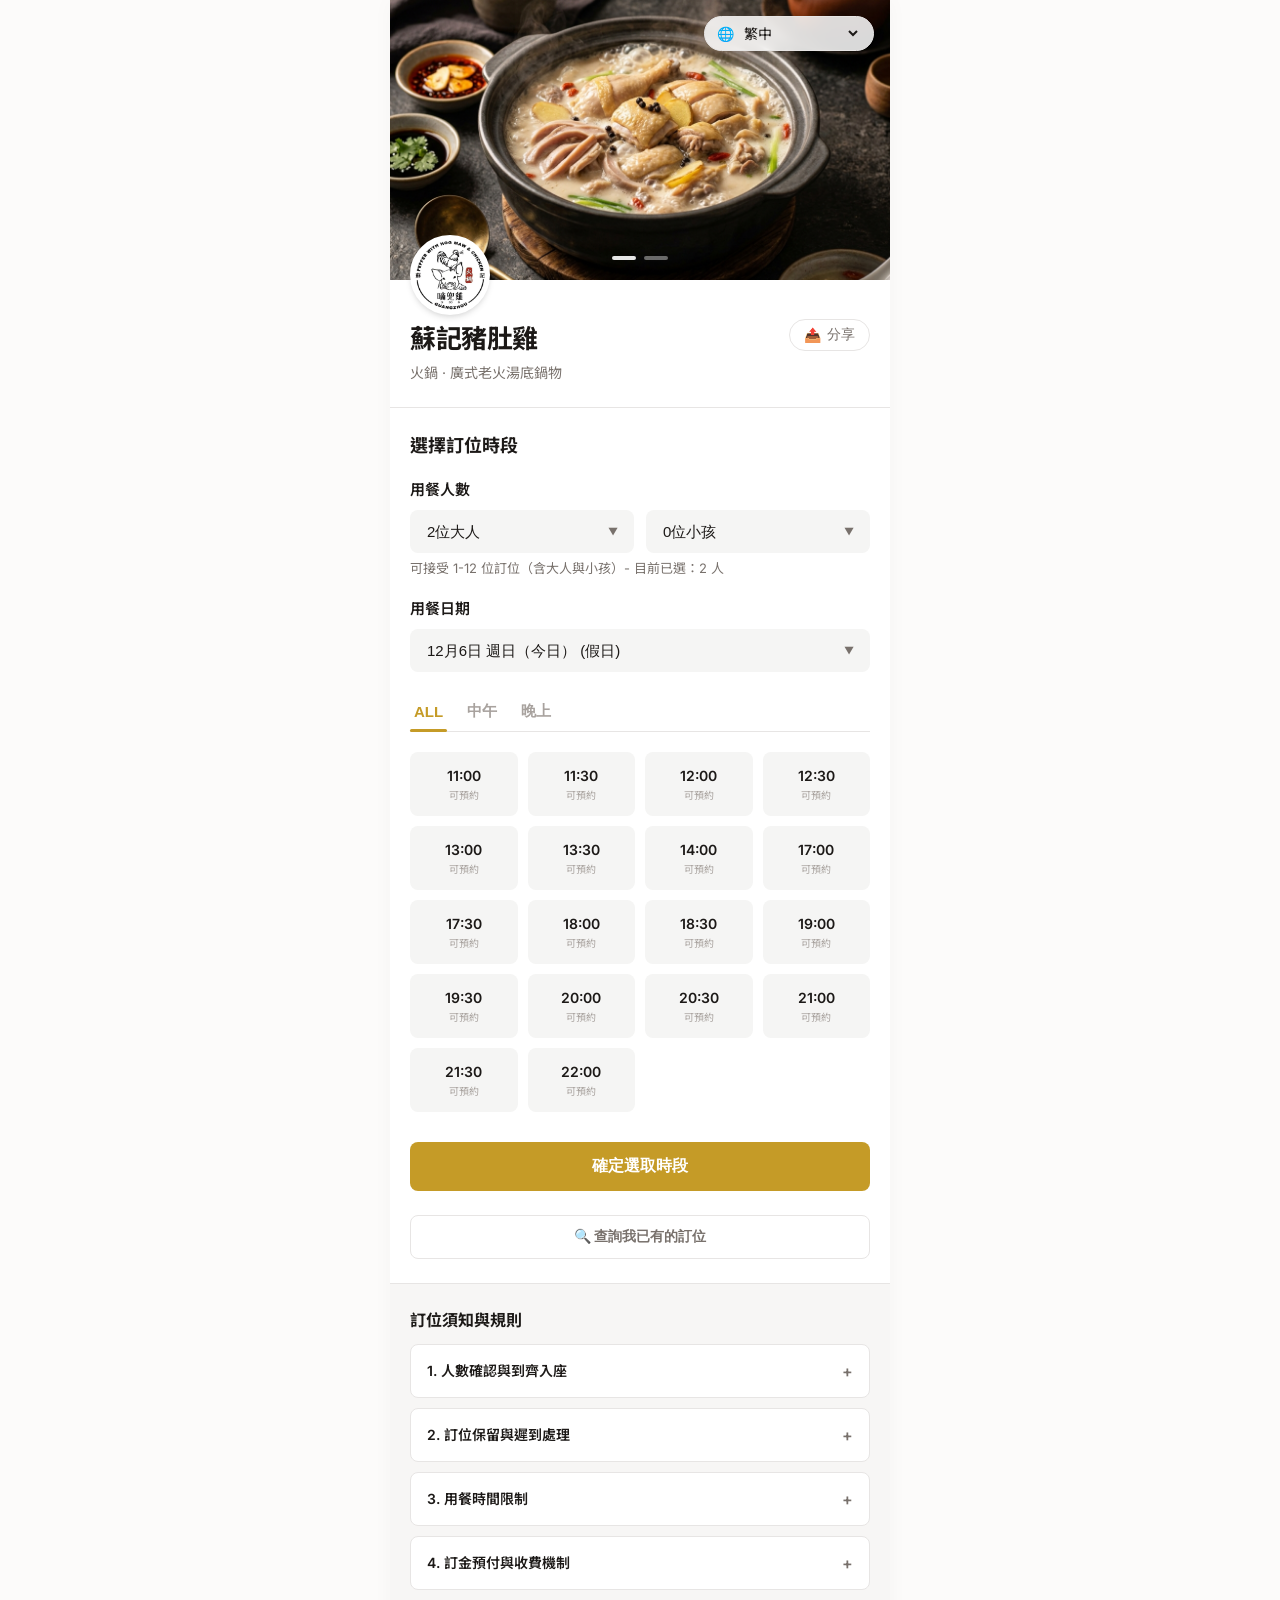
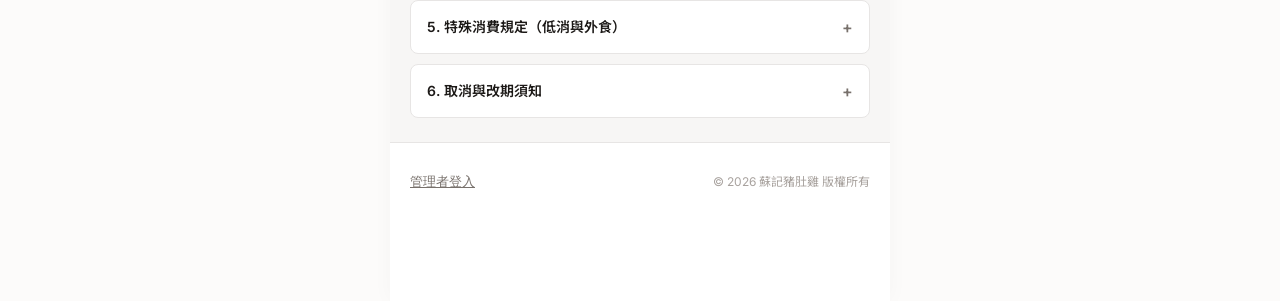
==== index.html @ d59458c2 "Initial commit for Su Ji Pork Tripe Chicken Reservation System" ====
<!DOCTYPE html>
<html lang="zh-Hant-TW">
<head>
  <meta charset="UTF-8">
  <meta name="viewport" content="width=device-width, initial-scale=1.0, maximum-scale=1.0, user-scalable=no">
  <title>蘇記豬肚雞 - 線上訂位系統</title>
  <link rel="stylesheet" href="style.css">
  <script src="app.js"></script>
</head>
<body>

  <div class="app-container">
    
    <!-- 頂部功能導覽 -->
    <div class="top-nav">
      <div class="lang-selector">
        <span>🌐</span>
        <select id="langSelect">
          <option value="zh-TW">繁中</option>
          <option value="en">English (Mock)</option>
        </select>
      </div>
    </div>

    <!-- 頂部美食圖片輪播 -->
    <div class="hero-carousel">
      <div class="carousel-slides" id="carouselSlides">
        <div class="carousel-slide">
          <img src="assets/hero1.png" alt="美味豬肚雞火鍋">
        </div>
        <div class="carousel-slide">
          <img src="assets/hero2.png" alt="蘇記豬肚雞優雅用餐環境">
        </div>
      </div>
      <div class="carousel-dots">
        <div class="carousel-dot active" onclick="setSlide(0)"></div>
        <div class="carousel-dot" onclick="setSlide(1)"></div>
      </div>
    </div>

    <!-- 品牌標題與Logo -->
    <div class="brand-section">
      <div class="logo-container">
        <img src="assets/logo.jpg" alt="蘇記豬肚雞 Logo">
      </div>
      <div class="brand-info">
        <div class="brand-text">
          <h1>蘇記豬肚雞</h1>
          <p>火鍋 · 廣式老火湯底鍋物</p>
        </div>
        <button class="share-btn" onclick="toggleShareModal()">
          <span>📤</span> 分享
        </button>
      </div>
    </div>

    <!-- 訂位時段選擇區塊 -->
    <div class="booking-section">
      <h2 class="section-title">選擇訂位時段</h2>

      <!-- 用餐人數 -->
      <div class="form-group">
        <label class="form-label">用餐人數</label>
        <div class="inline-dropdowns">
          <div class="select-wrapper">
            <select id="adultSelect" onchange="onPeopleChange()">
              <option value="1">1位大人</option>
              <option value="2" selected>2位大人</option>
              <option value="3">3位大人</option>
              <option value="4">4位大人</option>
              <option value="5">5位大人</option>
              <option value="6">6位大人</option>
              <option value="7">7位大人</option>
              <option value="8">8位大人</option>
              <option value="9">9位大人</option>
              <option value="10">10位大人</option>
              <option value="11">11位大人</option>
              <option value="12">12位大人</option>
            </select>
          </div>
          <div class="select-wrapper">
            <select id="kidSelect" onchange="onPeopleChange()">
              <option value="0" selected>0位小孩</option>
              <option value="1">1位小孩</option>
              <option value="2">2位小孩</option>
              <option value="3">3位小孩</option>
              <option value="4">4位小孩</option>
              <option value="5">5位小孩</option>
              <option value="6">6位小孩</option>
              <option value="7">7位小孩</option>
              <option value="8">8位小孩</option>
              <option value="9">9位小孩</option>
              <option value="10">10位小孩</option>
              <option value="11">11位小孩</option>
            </select>
          </div>
        </div>
        <p class="hint-text" id="peopleHint">可接受 1-12 位訂位（含大人與小孩）</p>
      </div>

      <!-- 用餐日期 -->
      <div class="form-group">
        <label class="form-label">用餐日期</label>
        <div class="select-wrapper">
          <select id="dateSelect" onchange="renderTimeSlots()">
            <!-- 動態插入日期選項 -->
          </select>
        </div>
      </div>

      <!-- 時段頁籤（全部/中午/晚上） -->
      <div class="tabs-container">
        <button class="tab-btn active" id="tab-all" onclick="filterSlots('all')">ALL</button>
        <button class="tab-btn" id="tab-lunch" onclick="filterSlots('lunch')">中午</button>
        <button class="tab-btn" id="tab-dinner" onclick="filterSlots('dinner')">晚上</button>
      </div>

      <!-- 時間格顯示 -->
      <div class="time-slots-grid" id="timeSlotsGrid">
        <!-- 動態渲染時間 -->
      </div>
      
      <button class="submit-btn" id="nextStepBtn" disabled onclick="openContactModal()">確定選取時段</button>
    </div>

    <!-- 歷史訂位查詢按鈕 -->
    <div class="lookup-section">
      <button class="outline-btn" onclick="openLookupModal()">
        🔍 查詢我已有的訂位
      </button>
    </div>

    <!-- 訂位規則展示區 (手風琴樣式) -->
    <div class="rules-section">
      <h3 class="section-title" style="font-size: 16px; margin-bottom: 12px;">訂位須知與規則</h3>
      <div class="rules-container">
        
        <div class="rule-accordion">
          <div class="rule-header" onclick="toggleAccordion(this)">1. 人數確認與到齊入座</div>
          <div class="rule-content">
            <div class="rule-content-inner">全員到齊： 多數餐廳規定「全員到齊」後才安排入座，若有親友遲到，店家有權拒絕讓部分客人先入座。
兒童計費： 訂位時須明確告知是否有兒童，以利店家安排兒童座椅或計算低消。</div>
          </div>
        </div>

        <div class="rule-accordion">
          <div class="rule-header" onclick="toggleAccordion(this)">2. 訂位保留與遲到處理</div>
          <div class="rule-content">
            <div class="rule-content-inner">保留時間： 一般保留 10 到 15 分鐘。若預計會遲到，務必提前打電話向餐廳確認，否則逾時座位將直接釋放給現場候補客人。
自動取消： 訂位確認前一天，許多店家會發送簡訊要求回覆，若未確認，系統或店家可能會自動取消訂位。</div>
          </div>
        </div>

        <div class="rule-accordion">
          <div class="rule-header" onclick="toggleAccordion(this)">3. 用餐時間限制</div>
          <div class="rule-content">
            <div class="rule-content-inner">為了翻桌率與後續客人權益，內用時間限制為 90 分鐘（1.5小時），計時標準從「訂位時間」開始計算。</div>
          </div>
        </div>

        <div class="rule-accordion">
          <div class="rule-header" onclick="toggleAccordion(this)">4. 訂金預付與收費機制</div>
          <div class="rule-content">
            <div class="rule-content-inner">一般餐廳： 本店屬平價鍋物，免收預付訂金，誠信預訂。</div>
          </div>
        </div>

        <div class="rule-accordion">
          <div class="rule-header" onclick="toggleAccordion(this)">5. 特殊消費規定（低消與外食）</div>
          <div class="rule-content">
            <div class="rule-content-inner">低消限制： 本店設有每人基本消費金額，且不包含服務費，亦不可合併計算。
外食外飲： 禁止攜帶外食與外飲，若自帶酒水通常會酌收開瓶費，生日慶生蛋糕可攜帶但需配合店家保管。</div>
          </div>
        </div>

        <div class="rule-accordion">
          <div class="rule-header" onclick="toggleAccordion(this)">6. 取消與改期須知</div>
          <div class="rule-content">
            <div class="rule-content-inner">若臨時無法前往，應於用餐前一天致電或於線上系統取消訂位。若無故未到（No-Show），系統可能會將電話列入黑名單，影響後續訂位權益。</div>
          </div>
        </div>

      </div>
    </div>

    <!-- 頁尾與管理入口 -->
    <div class="footer-section">
      <button class="admin-login-link" onclick="openAdminLoginModal()">管理者登入</button>
      <div class="copyright">© 2026 蘇記豬肚雞 版權所有</div>
    </div>

  </div>

  <!-- 彈窗 1：填寫聯絡資料 (顧客資料彈窗) -->
  <div class="modal-overlay" id="contactModal">
    <div class="modal-content">
      <div class="modal-header">
        <h3 class="modal-title">填寫聯絡資訊</h3>
        <button class="modal-close" onclick="closeModal('contactModal')">&times;</button>
      </div>
      
      <!-- 顯示剛才選擇的明細 -->
      <div class="booking-summary-box">
        <div class="summary-row">
          <span class="summary-label">用餐時間</span>
          <span class="summary-val" id="summaryDateTime">2026-06-15 18:00</span>
        </div>
        <div class="summary-row">
          <span class="summary-label">用餐人數</span>
          <span class="summary-val" id="summaryPeople">2位大人, 0位小孩</span>
        </div>
      </div>

      <div class="form-group">
        <label class="form-label" for="custName">聯絡人姓名<span class="required-dot">*</span></label>
        <input type="text" id="custName" class="input-text" placeholder="請輸入您的姓名">
      </div>

      <div class="form-group">
        <label class="form-label" for="custPhone">手機號碼<span class="required-dot">*</span></label>
        <input type="tel" id="custPhone" class="input-text" placeholder="請輸入聯絡手機 (如 0912345678)">
      </div>

      <div class="form-group">
        <label class="form-label" for="custEmail">電子郵件 (選填)</label>
        <input type="email" id="custEmail" class="input-text" placeholder="請輸入電子郵件 (訂位通知用)">
      </div>

      <div class="form-group">
        <label class="form-label" for="custNotes">特殊需求與備註 (選填)</label>
        <input type="text" id="custNotes" class="input-text" placeholder="如：需要嬰兒椅 x1、過敏需求等">
      </div>

      <button class="submit-btn" onclick="submitBookingForm()">確認送出訂位</button>
    </div>
  </div>

  <!-- 彈窗 2：訂位成功明細 -->
  <div class="modal-overlay" id="successModal">
    <div class="modal-content">
      <div class="success-header">
        <div class="success-icon">✓</div>
        <h2 class="modal-title" style="font-size: 22px;">訂位預約成功！</h2>
        <p style="color: var(--text-muted); font-size: 14px; margin-top: 4px;">期待您的光臨，請儲存此預約資訊</p>
      </div>

      <div class="booking-summary-box">
        <div class="summary-row">
          <span class="summary-label">訂位編號</span>
          <span class="summary-val" id="successId" style="color: var(--primary-color); font-size: 16px;">BK123456</span>
        </div>
        <div class="summary-row">
          <span class="summary-label">顧客姓名</span>
          <span class="summary-val" id="successName">王大明</span>
        </div>
        <div class="summary-row">
          <span class="summary-label">預約日期</span>
          <span class="summary-val" id="successDate">2026-06-15</span>
        </div>
        <div class="summary-row">
          <span class="summary-label">預約時間</span>
          <span class="summary-val" id="successTime">18:00 (用餐至 19:30)</span>
        </div>
        <div class="summary-row">
          <span class="summary-label">預約人數</span>
          <span class="summary-val" id="successPeople">2位大人, 0位小孩</span>
        </div>
      </div>

      <!-- 模擬 QR Code -->
      <div class="qr-code-placeholder">
        <img id="successQRCode" src="" alt="QR Code">
        <span>現場出示快速確認</span>
      </div>

      <button class="submit-btn" onclick="closeSuccessAndReload()">關閉視窗</button>
    </div>
  </div>

  <!-- 彈窗 3：訂位查詢彈窗 -->
  <div class="modal-overlay" id="lookupModal">
    <div class="modal-content">
      <div class="modal-header">
        <h3 class="modal-title">查詢我的訂位</h3>
        <button class="modal-close" onclick="closeModal('lookupModal')">&times;</button>
      </div>
      
      <div class="form-group">
        <label class="form-label" for="lookupPhone">輸入手機號碼</label>
        <div style="display:flex; gap: 8px;">
          <input type="tel" id="lookupPhone" class="input-text" placeholder="請輸入訂位手機號碼" style="flex:1;">
          <button class="submit-btn" style="width:auto; margin:0; padding:0 20px;" onclick="runBookingLookup()">查詢</button>
        </div>
      </div>

      <div id="lookupResults" style="margin-top: 15px; display:flex; flex-direction:column; gap:12px;">
        <!-- 查詢結果渲染在此 -->
      </div>
    </div>
  </div>

  <!-- 彈窗 4：管理者登入彈窗 -->
  <div class="modal-overlay" id="adminLoginModal">
    <div class="modal-content">
      <div class="modal-header">
        <h3 class="modal-title">管理者登入</h3>
        <button class="modal-close" onclick="closeModal('adminLoginModal')">&times;</button>
      </div>

      <div class="form-group">
        <label class="form-label" for="adminPass">請輸入管理密碼</label>
        <input type="password" id="adminPass" class="input-text" placeholder="請輸入登入密碼">
        <p class="hint-text" style="color: var(--text-light)">預設登入密碼為：admin888</p>
      </div>

      <div id="loginErrorMsg" style="color: var(--error-color); font-size:13px; margin-bottom: 12px; display:none;">
        密碼不正確，請重新輸入！
      </div>

      <button class="submit-btn" onclick="submitAdminLogin()">登入系統</button>
    </div>
  </div>

  <!-- 彈窗 5：模擬分享彈窗 -->
  <div class="modal-overlay" id="shareModal">
    <div class="modal-content" style="text-align: center;">
      <div class="modal-header">
        <h3 class="modal-title">分享「蘇記豬肚雞」</h3>
        <button class="modal-close" onclick="closeModal('shareModal')">&times;</button>
      </div>
      <p style="margin-bottom: 20px; color: var(--text-muted);">複製下方訂位連結，傳送給親朋好友：</p>
      <input type="text" class="input-text" id="shareUrlInput" value="" readonly style="text-align:center; font-size:13px; margin-bottom: 20px;">
      <button class="submit-btn" onclick="copyShareLink()">複製連結</button>
    </div>
  </div>

  <script>
    // --- 輪播控制 ---
    let activeSlide = 0;
    function setSlide(index) {
      activeSlide = index;
      const slides = document.getElementById("carouselSlides");
      slides.style.transform = `translateX(-${index * 50}%)`;
      
      const dots = document.querySelectorAll(".carousel-dot");
      dots.forEach((dot, idx) => {
        if (idx === index) dot.classList.add("active");
        else dot.classList.remove("active");
      });
    }
    
    // 自動輪播
    setInterval(() => {
      setSlide(activeSlide === 0 ? 1 : 0);
    }, 6000);

    // --- 全域變數 ---
    let selectedDate = "";
    let selectedTime = "";
    let currentTab = "all"; // all, lunch, dinner

    // --- 初始化首頁 ---
    window.addEventListener("DOMContentLoaded", () => {
      // 1. 初始化日期選單（提供未來的 30 天可預約）
      initDateDropdown();
      // 2. 更新人數判定
      onPeopleChange();
      // 3. 設定分享連結
      document.getElementById("shareUrlInput").value = window.location.href;
    });

    function initDateDropdown() {
      const dateSelect = document.getElementById("dateSelect");
      dateSelect.innerHTML = "";
      
      // 從今天開始取得 30 天的日期列表
      const today = new Date();
      for (let i = 0; i < 30; i++) {
        const nextDate = new Date(today);
        nextDate.setDate(today.getDate() + i);
        const dateStr = formatDate(nextDate);
        
        const isHoliday = isWeekendOrHoliday(dateStr);
        let tag = "";
        if (isHoliday) {
          tag = " (假日)";
        }
        
        const option = document.createElement("option");
        option.value = dateStr;
        option.textContent = formatDateChinese(dateStr) + tag;
        dateSelect.appendChild(option);
      }
      
      // 預設選擇第一天，並渲染時段
      selectedDate = dateSelect.value;
      renderTimeSlots();
    }

    // 當大人或小孩人數改變時
    function onPeopleChange() {
      const adults = parseInt(document.getElementById("adultSelect").value);
      const kids = parseInt(document.getElementById("kidSelect").value);
      const total = adults + kids;
      const hint = document.getElementById("peopleHint");
      const nextBtn = document.getElementById("nextStepBtn");
      
      if (total > 12) {
        hint.style.color = "var(--error-color)";
        hint.textContent = `⚠️ 超出訂位人數上限！目前總計 ${total} 人，一筆預訂最多只能 12 人。`;
        nextBtn.disabled = true;
      } else {
        hint.style.color = "var(--text-muted)";
        hint.textContent = `可接受 1-12 位訂位（含大人與小孩）- 目前已選：${total} 人`;
        if (selectedTime) {
          nextBtn.disabled = false;
        }
      }
      
      // 每次變更人數重新評估時段是否額滿，因為有些時段剩餘容量可能小於新的總人數
      renderTimeSlots();
    }

    // 渲染時間格
    function renderTimeSlots() {
      const dateSelect = document.getElementById("dateSelect");
      selectedDate = dateSelect.value;
      const grid = document.getElementById("timeSlotsGrid");
      grid.innerHTML = "";
      
      // 重置選取的時間
      selectedTime = "";
      document.getElementById("nextStepBtn").disabled = true;

      // 取得本日開放的 Lunch 與 Dinner 時段
      const slots = getAvailableSlotsForDate(selectedDate);
      
      // 合併與排序
      let allSlots = [];
      slots.lunch.forEach(time => allSlots.push({ time, type: 'lunch' }));
      slots.dinner.forEach(time => allSlots.push({ time, type: 'dinner' }));

      // 取得人數
      const adults = parseInt(document.getElementById("adultSelect").value);
      const kids = parseInt(document.getElementById("kidSelect").value);
      const partySize = adults + kids;
      
      // 當日時間過期判定：若是「今天」，要過濾掉已經過去的時間 (包含用餐 90 分鐘前)
      const now = new Date();
      const todayStr = formatDate(now);
      const currentMin = now.getHours() * 60 + now.getMinutes();

      if (allSlots.length === 0) {
        grid.innerHTML = `<div style="grid-column: 1/-1; text-align: center; color: var(--text-light); padding: 20px;">此日期目前沒有開放訂位時段</div>`;
        return;
      }

      allSlots.forEach(slot => {
        // 時段頁籤過濾
        if (currentTab === 'lunch' && slot.type !== 'lunch') return;
        if (currentTab === 'dinner' && slot.type !== 'dinner') return;
        
        const slotDiv = document.createElement("div");
        slotDiv.className = "time-slot";
        
        // 檢查是否為今天且時間已過 (給 15 分鐘寬限，超過即不可訂)
        const slotMin = timeToMinutes(slot.time);
        const isPast = (selectedDate === todayStr) && (slotMin < currentMin + 15);
        
        if (isPast) {
          slotDiv.classList.add("disabled");
          slotDiv.innerHTML = `<span>${slot.time}</span><span class="slot-status">已過</span>`;
        } else {
          // 呼叫 1.5 小時容量重疊檢測
          const capCheck = checkCapacityAvailable(selectedDate, slot.time, partySize);
          
          if (!capCheck.available) {
            slotDiv.classList.add("disabled");
            slotDiv.innerHTML = `<span>${slot.time}</span><span class="slot-status">已滿</span>`;
          } else {
            // 可選取
            slotDiv.innerHTML = `<span>${slot.time}</span><span class="slot-status">可預約</span>`;
            slotDiv.onclick = () => selectTimeSlot(slotDiv, slot.time);
          }
        }
        
        grid.appendChild(slotDiv);
      });

      if (grid.children.length === 0) {
        grid.innerHTML = `<div style="grid-column: 1/-1; text-align: center; color: var(--text-light); padding: 20px;">無符合時段</div>`;
      }
    }

    // 選取時間格
    function selectTimeSlot(element, time) {
      // 取消原本選取的
      const active = document.querySelector(".time-slot.selected");
      if (active) active.classList.remove("selected");
      
      element.classList.add("selected");
      selectedTime = time;
      
      // 人數合法才允許下一步
      const adults = parseInt(document.getElementById("adultSelect").value);
      const kids = parseInt(document.getElementById("kidSelect").value);
      const total = adults + kids;
      if (total >= 1 && total <= 12) {
        document.getElementById("nextStepBtn").disabled = false;
      }
    }

    // 時段頁籤切換
    function filterSlots(type) {
      currentTab = type;
      
      // 更新按鈕 active 狀態
      document.querySelectorAll(".tab-btn").forEach(btn => btn.classList.remove("active"));
      document.getElementById(`tab-${type}`).classList.add("active");
      
      renderTimeSlots();
    }

    // 訂位須知手風琴展開/收合
    function toggleAccordion(element) {
      const parent = element.parentElement;
      const content = parent.querySelector(".rule-content");
      
      if (parent.classList.contains("active")) {
        parent.classList.remove("active");
        content.style.maxHeight = null;
      } else {
        // 先收合所有其它的
        document.querySelectorAll(".rule-accordion").forEach(item => {
          item.classList.remove("active");
          item.querySelector(".rule-content").style.maxHeight = null;
        });
        
        parent.classList.add("active");
        content.style.maxHeight = content.scrollHeight + "px";
      }
    }

    // --- 彈跳視窗控制 ---
    function openModal(id) {
      document.getElementById(id).classList.add("active");
    }
    
    function closeModal(id) {
      document.getElementById(id).classList.remove("active");
    }

    // 打開聯絡表單彈窗
    function openContactModal() {
      // 帶入明細
      const dateText = formatDateChinese(selectedDate);
      document.getElementById("summaryDateTime").textContent = `${dateText} ${selectedTime}`;
      
      const adults = document.getElementById("adultSelect").value;
      const kids = document.getElementById("kidSelect").value;
      document.getElementById("summaryPeople").textContent = `${adults}位大人, ${kids}位小孩`;
      
      openModal("contactModal");
    }

    // 顧客提交訂位表單
    function submitBookingForm() {
      const name = document.getElementById("custName").value.trim();
      const phone = document.getElementById("custPhone").value.trim();
      const email = document.getElementById("custEmail").value.trim();
      const notes = document.getElementById("custNotes").value.trim();
      
      if (!name) {
        alert("請輸入聯絡人姓名！");
        return;
      }
      if (!phone) {
        alert("請輸入手機號碼！");
        return;
      }
      if (!/^09\d{8}$/.test(phone)) {
        alert("手機號碼格式不正確，應為 09 開頭共 10 碼！");
        return;
      }

      const adults = parseInt(document.getElementById("adultSelect").value);
      const kids = parseInt(document.getElementById("kidSelect").value);
      const totalGuests = adults + kids;

      const bookingData = {
        name,
        phone,
        email,
        date: selectedDate,
        time: selectedTime,
        adults,
        kids,
        totalGuests,
        notes
      };

      // 呼叫 app.js 新增訂位
      const result = addBooking(bookingData);
      if (result.success) {
        closeModal("contactModal");
        
        // 渲染成功彈窗明細
        document.getElementById("successId").textContent = result.booking.id;
        document.getElementById("successName").textContent = result.booking.name;
        document.getElementById("successDate").textContent = formatDateChinese(result.booking.date);
        
        // 計算用餐結束時間 (90分鐘後)
        const mins = timeToMinutes(result.booking.time) + 90;
        const endTime = minutesToTime(mins);
        document.getElementById("successTime").textContent = `${result.booking.time} ~ ${endTime} (用餐 1.5 小時)`;
        document.getElementById("successPeople").textContent = `${result.booking.adults}位大人, ${result.booking.kids}位小孩`;
        
        // 產生存放 QR Code
        document.getElementById("successQRCode").src = `https://api.qrserver.com/v1/create-qr-code/?size=130x130&data=SUJI_${result.booking.id}`;
        
        openModal("successModal");
      } else {
        alert(result.message);
      }
    }

    function closeSuccessAndReload() {
      closeModal("successModal");
      // 重新讀取，刷新時段狀態
      renderTimeSlots();
      // 清空表單
      document.getElementById("custName").value = "";
      document.getElementById("custPhone").value = "";
      document.getElementById("custEmail").value = "";
      document.getElementById("custNotes").value = "";
    }

    // --- 訂位查詢邏輯 ---
    function openLookupModal() {
      document.getElementById("lookupPhone").value = "";
      document.getElementById("lookupResults").innerHTML = "";
      openModal("lookupModal");
    }

    function runBookingLookup() {
      const phone = document.getElementById("lookupPhone").value.trim();
      const resultsDiv = document.getElementById("lookupResults");
      resultsDiv.innerHTML = "";

      if (!phone) {
        alert("請輸入要查詢的手機號碼！");
        return;
      }

      // 呼叫 app.js 查詢
      const bookings = lookupBookingsByPhone(phone);
      if (bookings.length === 0) {
        resultsDiv.innerHTML = `<p style="text-align:center; color:var(--text-light); padding:10px;">找不到此手機號碼的預訂紀錄。</p>`;
        return;
      }

      // 排序，即將到來的在前面
      bookings.sort((a,b) => new Date(a.date + "T" + a.time) - new Date(b.date + "T" + b.time));

      bookings.forEach(bk => {
        const item = document.createElement("div");
        item.style.backgroundColor = "var(--input-bg)";
        item.style.borderRadius = "8px";
        item.style.padding = "14px";
        item.style.borderLeft = `4px solid ${bk.status === 'Cancelled' ? 'var(--error-color)' : 'var(--primary-color)'}`;
        
        let statusText = "已確認";
        let color = "var(--success-color)";
        if (bk.status === "Cancelled") {
          statusText = "已取消";
          color = "var(--error-color)";
        } else if (bk.status === "Seated") {
          statusText = "已入座用餐";
          color = "var(--text-muted)";
        }

        item.innerHTML = `
          <div style="display:flex; justify-content:space-between; font-weight:700; margin-bottom: 6px;">
            <span>${formatDateChinese(bk.date)} ${bk.time}</span>
            <span style="color:${color}">${statusText}</span>
          </div>
          <div style="font-size:13px; color:var(--text-muted);">
            <div>訂位編號：${bk.id}</div>
            <div>人數：${bk.adults} 大 ${bk.kids} 小 (總計 ${bk.totalGuests} 人)</div>
            <div>姓名：${bk.name}</div>
          </div>
          ${bk.status === 'Confirmed' ? `
            <div style="text-align:right; margin-top:8px;">
              <button onclick="cancelBookingFromClient('${bk.id}')" style="background-color:transparent; border:1px solid var(--error-color); color:var(--error-color); border-radius:4px; padding:4px 8px; font-size:12px; cursor:pointer;">取消訂位</button>
            </div>
          ` : ''}
        `;
        resultsDiv.appendChild(item);
      });
    }

    function cancelBookingFromClient(id) {
      if (confirm("您確定要取消這個訂位嗎？")) {
        const success = updateBookingStatus(id, "Cancelled");
        if (success) {
          alert("訂位已成功取消！");
          runBookingLookup(); // 刷新查詢清單
          renderTimeSlots(); // 刷新首頁時段
        }
      }
    }

    // --- 管理者登入邏輯 ---
    function openAdminLoginModal() {
      document.getElementById("adminPass").value = "";
      document.getElementById("loginErrorMsg").style.display = "none";
      openModal("adminLoginModal");
    }

    function submitAdminLogin() {
      const enteredPass = document.getElementById("adminPass").value;
      const settings = getSettings();
      
      if (enteredPass === settings.adminPassword) {
        closeModal("adminLoginModal");
        // 寫入登入 SessionToken 並跳轉
        sessionStorage.setItem("suji_admin_session", "logged_in");
        window.location.href = "admin.html";
      } else {
        document.getElementById("loginErrorMsg").style.display = "block";
      }
    }

    // --- 分享連結控制 ---
    function toggleShareModal() {
      openModal("shareModal");
    }

    function copyShareLink() {
      const input = document.getElementById("shareUrlInput");
      input.select();
      input.setSelectionRange(0, 99999); // 行動裝置相容
      navigator.clipboard.writeText(input.value)
        .then(() => {
          alert("訂位連結已複製至剪貼簿！可以傳送給親友了。");
          closeModal("shareModal");
        })
        .catch(() => {
          alert("複製失敗，請手動複製文字輸入框內容。");
        });
    }
  </script>
</body>
</html>
---- style.css ----
/* 蘇記豬肚雞 - 訂位系統 專用樣式表 */
@import url('https://fonts.googleapis.com/css2?family=Inter:wght@300;400;500;600;700&family=Noto+Sans+TC:wght@300;400;500;700&display=swap');

:root {
  --primary-color: #c59b27; /* 溫暖胡椒金 */
  --primary-dark: #aa811b;
  --bg-color: #fcfbfa; /* 極簡奶油白 */
  --card-bg: #ffffff;
  --text-main: #1c1917; /* 深炭灰 */
  --text-muted: #78716c; /* 石灰色 */
  --text-light: #a8a29e;
  --border-color: #e7e5e4;
  --input-bg: #f5f5f4;
  --overlay-bg: rgba(0, 0, 0, 0.6);
  --success-color: #16a34a;
  --error-color: #dc2626;
  --font-sans: 'Inter', 'Noto Sans TC', sans-serif;
  --shadow-sm: 0 1px 2px 0 rgba(0, 0, 0, 0.05);
  --shadow-md: 0 4px 6px -1px rgba(0, 0, 0, 0.1), 0 2px 4px -1px rgba(0, 0, 0, 0.06);
  --shadow-lg: 0 10px 15px -3px rgba(0, 0, 0, 0.1), 0 4px 6px -2px rgba(0, 0, 0, 0.05);
}

* {
  box-sizing: border-box;
  margin: 0;
  padding: 0;
  -webkit-tap-highlight-color: transparent;
}

body {
  font-family: var(--font-sans);
  background-color: var(--bg-color);
  color: var(--text-main);
  line-height: 1.5;
  display: flex;
  justify-content: center;
  align-items: flex-start;
  min-height: 100vh;
}

/* 主容器：限制最大寬度以符合行動版風格，也可在桌機上置中顯示 */
.app-container {
  width: 100%;
  max-width: 500px;
  background-color: var(--card-bg);
  min-height: 100vh;
  box-shadow: 0 0 20px rgba(0, 0, 0, 0.03);
  position: relative;
  display: flex;
  flex-direction: column;
  padding-bottom: 80px; /* 留空間給左下角管理入口與按鈕 */
}

/* 頂部導覽列 */
.top-nav {
  position: absolute;
  top: 0;
  left: 0;
  width: 100%;
  z-index: 10;
  display: flex;
  justify-content: flex-end;
  padding: 16px;
}

.lang-selector {
  background: rgba(255, 255, 255, 0.85);
  backdrop-filter: blur(4px);
  border: 1px solid var(--border-color);
  border-radius: 20px;
  padding: 6px 12px;
  font-size: 14px;
  font-weight: 500;
  color: var(--text-main);
  display: flex;
  align-items: center;
  gap: 6px;
  cursor: pointer;
  box-shadow: var(--shadow-sm);
}

.lang-selector select {
  border: none;
  background: transparent;
  outline: none;
  font-size: 14px;
  font-family: var(--font-sans);
  cursor: pointer;
  color: var(--text-main);
  padding-right: 4px;
}

/* 輪播大圖區 */
.hero-carousel {
  position: relative;
  width: 100%;
  height: 280px;
  overflow: hidden;
  background-color: #eae6e1;
}

.carousel-slides {
  display: flex;
  width: 200%;
  height: 100%;
  transition: transform 0.5s cubic-bezier(0.4, 0, 0.2, 1);
}

.carousel-slide {
  width: 50%;
  height: 100%;
  position: relative;
}

.carousel-slide img {
  width: 100%;
  height: 100%;
  object-fit: cover;
}

.carousel-dots {
  position: absolute;
  bottom: 20px;
  left: 50%;
  transform: translateX(-50%);
  display: flex;
  gap: 8px;
  z-index: 5;
}

.carousel-dot {
  width: 24px;
  height: 4px;
  background-color: rgba(255, 255, 255, 0.4);
  border-radius: 2px;
  cursor: pointer;
  transition: background-color 0.3s;
}

.carousel-dot.active {
  background-color: rgba(255, 255, 255, 0.9);
}

/* 品牌標題區 */
.brand-section {
  padding: 24px 20px;
  border-bottom: 1px solid var(--border-color);
  position: relative;
}

.logo-container {
  position: absolute;
  top: -45px;
  left: 20px;
  width: 80px;
  height: 80px;
  border-radius: 50%;
  background: white;
  border: 3px solid white;
  box-shadow: var(--shadow-md);
  overflow: hidden;
  z-index: 6;
}

.logo-container img {
  width: 100%;
  height: 100%;
  object-fit: cover;
}

.brand-info {
  margin-top: 15px;
  display: flex;
  justify-content: space-between;
  align-items: flex-start;
}

.brand-text h1 {
  font-size: 26px;
  font-weight: 700;
  color: var(--text-main);
  letter-spacing: -0.5px;
}

.brand-text p {
  font-size: 14px;
  color: var(--text-muted);
  margin-top: 4px;
}

.share-btn {
  background: none;
  border: 1px solid var(--border-color);
  border-radius: 20px;
  padding: 6px 14px;
  font-size: 14px;
  font-weight: 500;
  color: var(--text-muted);
  display: flex;
  align-items: center;
  gap: 6px;
  cursor: pointer;
  transition: all 0.2s;
}

.share-btn:hover {
  background: var(--input-bg);
  color: var(--text-main);
}

/* 訂位區塊 */
.booking-section {
  padding: 24px 20px;
}

.section-title {
  font-size: 18px;
  font-weight: 700;
  margin-bottom: 20px;
  color: var(--text-main);
}

.form-group {
  margin-bottom: 20px;
}

.form-label {
  font-size: 15px;
  font-weight: 600;
  margin-bottom: 8px;
  color: var(--text-main);
  display: block;
}

.inline-dropdowns {
  display: flex;
  gap: 12px;
}

.select-wrapper {
  position: relative;
  flex: 1;
}

.select-wrapper select {
  width: 100%;
  padding: 12px 16px;
  background-color: var(--input-bg);
  border: 1px solid transparent;
  border-radius: 8px;
  font-size: 15px;
  font-weight: 500;
  color: var(--text-main);
  appearance: none;
  outline: none;
  cursor: pointer;
  transition: all 0.2s;
}

.select-wrapper select:focus {
  border-color: var(--primary-color);
  background-color: var(--card-bg);
  box-shadow: 0 0 0 3px rgba(197, 155, 39, 0.15);
}

.select-wrapper::after {
  content: '▼';
  font-size: 10px;
  color: var(--text-muted);
  position: absolute;
  right: 16px;
  top: 50%;
  transform: translateY(-50%);
  pointer-events: none;
}

.hint-text {
  font-size: 13px;
  color: var(--text-muted);
  margin-top: 6px;
}

/* 時段頁籤與時間格 */
.tabs-container {
  display: flex;
  gap: 16px;
  border-bottom: 1px solid var(--border-color);
  margin-bottom: 20px;
}

.tab-btn {
  background: none;
  border: none;
  padding: 10px 4px;
  font-size: 15px;
  font-weight: 600;
  color: var(--text-light);
  cursor: pointer;
  position: relative;
  transition: color 0.2s;
}

.tab-btn.active {
  color: var(--primary-color);
}

.tab-btn.active::after {
  content: '';
  position: absolute;
  bottom: -1px;
  left: 0;
  width: 100%;
  height: 2.5px;
  background-color: var(--primary-color);
  border-radius: 2px;
}

.time-slots-grid {
  display: grid;
  grid-template-columns: repeat(4, 1fr);
  gap: 10px;
  margin-bottom: 20px;
}

.time-slot {
  background-color: var(--input-bg);
  border: 1px solid transparent;
  border-radius: 8px;
  padding: 12px 6px;
  font-size: 14px;
  font-weight: 600;
  text-align: center;
  cursor: pointer;
  transition: all 0.2s;
  display: flex;
  flex-direction: column;
  align-items: center;
  justify-content: center;
  gap: 2px;
}

.time-slot:hover:not(.disabled) {
  border-color: var(--primary-color);
  background-color: var(--card-bg);
  color: var(--primary-color);
}

.time-slot.selected {
  background-color: var(--primary-color);
  color: white;
  border-color: var(--primary-color);
}

.time-slot.disabled {
  background-color: var(--input-bg);
  color: var(--text-light);
  cursor: not-allowed;
  opacity: 0.65;
}

.time-slot .slot-status {
  font-size: 10px;
  font-weight: 400;
  color: var(--text-light);
}

.time-slot.disabled .slot-status {
  color: var(--text-light);
}

/* 訂位規則展示區 */
.rules-section {
  padding: 24px 20px;
  background-color: #f7f6f5;
  border-top: 1px solid var(--border-color);
  border-bottom: 1px solid var(--border-color);
}

.rules-container {
  display: flex;
  flex-direction: column;
  gap: 10px;
}

.rule-accordion {
  border: 1px solid var(--border-color);
  border-radius: 8px;
  background-color: var(--card-bg);
  overflow: hidden;
}

.rule-header {
  padding: 14px 16px;
  font-size: 14px;
  font-weight: 600;
  color: var(--text-main);
  display: flex;
  justify-content: space-between;
  align-items: center;
  cursor: pointer;
  user-select: none;
}

.rule-header::after {
  content: '+';
  font-size: 16px;
  color: var(--text-muted);
  transition: transform 0.2s;
}

.rule-accordion.active .rule-header::after {
  content: '−';
}

.rule-content {
  max-height: 0;
  overflow: hidden;
  transition: max-height 0.25s ease-out;
  background-color: #faf9f8;
}

.rule-content-inner {
  padding: 14px 16px;
  font-size: 13px;
  color: var(--text-muted);
  border-top: 1px solid var(--border-color);
  white-space: pre-line;
}

/* 底部功能與管理者入口 */
.footer-section {
  padding: 30px 20px;
  display: flex;
  justify-content: space-between;
  align-items: center;
}

.admin-login-link {
  font-size: 13px;
  color: var(--text-muted);
  text-decoration: underline;
  cursor: pointer;
  background: none;
  border: none;
}

.admin-login-link:hover {
  color: var(--primary-color);
}

.copyright {
  font-size: 12px;
  color: var(--text-light);
}

/* 彈出視窗基礎樣式 (Modals) */
.modal-overlay {
  position: fixed;
  top: 0;
  left: 0;
  width: 100%;
  height: 100%;
  background-color: var(--overlay-bg);
  display: flex;
  justify-content: center;
  align-items: flex-end; /* 行動端抽屜效果 */
  z-index: 100;
  opacity: 0;
  pointer-events: none;
  transition: opacity 0.3s ease;
}

.modal-overlay.active {
  opacity: 1;
  pointer-events: auto;
}

.modal-content {
  width: 100%;
  max-width: 500px;
  background-color: var(--card-bg);
  border-top-left-radius: 20px;
  border-top-right-radius: 20px;
  padding: 24px 20px;
  transform: translateY(100%);
  transition: transform 0.3s cubic-bezier(0.4, 0, 0.2, 1);
  max-height: 90vh;
  overflow-y: auto;
}

.modal-overlay.active .modal-content {
  transform: translateY(0);
}

.modal-header {
  display: flex;
  justify-content: space-between;
  align-items: center;
  margin-bottom: 20px;
}

.modal-title {
  font-size: 18px;
  font-weight: 700;
  color: var(--text-main);
}

.modal-close {
  background: none;
  border: none;
  font-size: 24px;
  color: var(--text-light);
  cursor: pointer;
}

/* 表單輸入樣式 */
.input-text {
  width: 100%;
  padding: 12px 16px;
  background-color: var(--input-bg);
  border: 1px solid transparent;
  border-radius: 8px;
  font-size: 15px;
  color: var(--text-main);
  outline: none;
  transition: all 0.2s;
  font-family: var(--font-sans);
}

.input-text:focus {
  border-color: var(--primary-color);
  background-color: var(--card-bg);
  box-shadow: 0 0 0 3px rgba(197, 155, 39, 0.15);
}

.required-dot {
  color: var(--error-color);
  margin-left: 2px;
}

/* 預約成功明細與按鈕 */
.submit-btn {
  width: 100%;
  padding: 14px;
  background-color: var(--primary-color);
  color: white;
  border: none;
  border-radius: 8px;
  font-size: 16px;
  font-weight: 700;
  cursor: pointer;
  transition: background-color 0.2s;
  margin-top: 10px;
}

.submit-btn:hover {
  background-color: var(--primary-dark);
}

.booking-summary-box {
  background-color: #faf9f8;
  border: 1px solid var(--border-color);
  border-radius: 8px;
  padding: 16px;
  margin-bottom: 20px;
  font-size: 14px;
}

.summary-row {
  display: flex;
  justify-content: space-between;
  margin-bottom: 8px;
}

.summary-row:last-child {
  margin-bottom: 0;
}

.summary-label {
  color: var(--text-muted);
}

.summary-val {
  font-weight: 600;
  color: var(--text-main);
}

/* 訂位成功視窗樣式 */
.success-header {
  text-align: center;
  margin-bottom: 20px;
}

.success-icon {
  width: 60px;
  height: 60px;
  background-color: rgba(22, 163, 74, 0.1);
  color: var(--success-color);
  border-radius: 50%;
  display: flex;
  align-items: center;
  justify-content: center;
  font-size: 30px;
  margin: 0 auto 12px;
}

.qr-code-placeholder {
  width: 130px;
  height: 130px;
  border: 1px solid var(--border-color);
  border-radius: 8px;
  margin: 20px auto;
  display: flex;
  flex-direction: column;
  align-items: center;
  justify-content: center;
  background-color: white;
  padding: 10px;
  font-size: 11px;
  color: var(--text-muted);
}

.qr-code-placeholder img {
  width: 100%;
  height: 100%;
}

/* 歷史訂位查詢按鈕 */
.lookup-section {
  padding: 0 20px 24px;
}

.outline-btn {
  width: 100%;
  padding: 12px;
  background-color: transparent;
  color: var(--text-muted);
  border: 1px solid var(--border-color);
  border-radius: 8px;
  font-size: 14px;
  font-weight: 600;
  cursor: pointer;
  transition: all 0.2s;
  display: flex;
  justify-content: center;
  align-items: center;
  gap: 6px;
}

.outline-btn:hover {
  background-color: var(--input-bg);
  color: var(--text-main);
}

/* ========================================================== */
/* 管理後台專用樣式 (admin.html 專屬) */
/* ========================================================== */
.admin-body {
  background-color: #f5f4f2;
  font-family: var(--font-sans);
  color: var(--text-main);
  padding: 20px;
  width: 100%;
  max-width: 1200px;
  margin: 0 auto;
}

.admin-header {
  display: flex;
  justify-content: space-between;
  align-items: center;
  margin-bottom: 24px;
}

.admin-title-area h1 {
  font-size: 24px;
  font-weight: 700;
  display: flex;
  align-items: center;
  gap: 10px;
}

.admin-title-area p {
  font-size: 14px;
  color: var(--text-muted);
}

.admin-nav-actions {
  display: flex;
  gap: 12px;
}

.badge {
  background-color: var(--primary-color);
  color: white;
  padding: 2px 8px;
  border-radius: 12px;
  font-size: 12px;
  font-weight: 600;
}

.admin-card {
  background-color: var(--card-bg);
  border-radius: 12px;
  box-shadow: var(--shadow-sm);
  padding: 20px;
  margin-bottom: 24px;
  border: 1px solid var(--border-color);
}

/* KPI 卡片 */
.kpis-grid {
  display: grid;
  grid-template-columns: repeat(4, 1fr);
  gap: 16px;
  margin-bottom: 24px;
}

.kpi-card {
  background-color: var(--card-bg);
  border-radius: 12px;
  padding: 20px;
  border: 1px solid var(--border-color);
  box-shadow: var(--shadow-sm);
}

.kpi-title {
  font-size: 13px;
  color: var(--text-muted);
  font-weight: 600;
}

.kpi-value {
  font-size: 28px;
  font-weight: 700;
  margin-top: 6px;
  color: var(--text-main);
}

/* 按週檢視導覽列 */
.week-navigator {
  display: flex;
  align-items: center;
  justify-content: space-between;
  margin-bottom: 20px;
}

.week-btn {
  background-color: var(--card-bg);
  border: 1px solid var(--border-color);
  border-radius: 8px;
  padding: 8px 16px;
  font-size: 14px;
  font-weight: 600;
  cursor: pointer;
  display: flex;
  align-items: center;
  gap: 6px;
  transition: all 0.2s;
}

.week-btn:hover {
  background-color: var(--input-bg);
}

.current-week-label {
  font-size: 18px;
  font-weight: 700;
}

/* 週訂位總覽表格與日程表 */
.weekly-days-grid {
  display: grid;
  grid-template-columns: repeat(7, 1fr);
  gap: 10px;
  margin-bottom: 24px;
}

.day-column {
  background-color: #faf9f8;
  border: 1px solid var(--border-color);
  border-radius: 8px;
  padding: 12px 10px;
  min-height: 250px;
  display: flex;
  flex-direction: column;
}

.day-header {
  text-align: center;
  border-bottom: 1px solid var(--border-color);
  padding-bottom: 8px;
  margin-bottom: 10px;
}

.day-name {
  font-size: 12px;
  color: var(--text-muted);
  font-weight: 600;
}

.day-date {
  font-size: 15px;
  font-weight: 700;
  margin-top: 2px;
}

.day-date.holiday {
  color: var(--error-color);
}

.day-bookings-list {
  flex: 1;
  display: flex;
  flex-direction: column;
  gap: 8px;
  overflow-y: auto;
}

.mini-booking-card {
  background-color: var(--card-bg);
  border-left: 3.5px solid var(--primary-color);
  border-radius: 4px;
  padding: 8px;
  box-shadow: 0 1px 2px rgba(0,0,0,0.05);
  font-size: 11px;
  cursor: pointer;
  transition: transform 0.2s;
}

.mini-booking-card:hover {
  transform: translateY(-1px);
  box-shadow: var(--shadow-sm);
}

.mini-booking-time {
  font-weight: 700;
  color: var(--text-main);
}

.mini-booking-name {
  color: var(--text-muted);
  margin-top: 2px;
}

/* 列表表格 */
.table-container {
  overflow-x: auto;
}

table {
  width: 100%;
  border-collapse: collapse;
  text-align: left;
}

th {
  background-color: #faf9f8;
  border-bottom: 2px solid var(--border-color);
  padding: 12px 16px;
  font-size: 14px;
  font-weight: 600;
  color: var(--text-muted);
}

td {
  padding: 14px 16px;
  border-bottom: 1px solid var(--border-color);
  font-size: 14px;
}

tr:hover td {
  background-color: #faf9f8;
}

/* 控制狀態按鈕 */
.status-badge {
  display: inline-block;
  padding: 3px 8px;
  border-radius: 20px;
  font-size: 12px;
  font-weight: 600;
}

.status-confirmed {
  background-color: rgba(22, 163, 74, 0.1);
  color: var(--success-color);
}

.status-pending {
  background-color: rgba(197, 155, 39, 0.1);
  color: var(--primary-color);
}

.status-cancelled {
  background-color: rgba(220, 38, 38, 0.1);
  color: var(--error-color);
}

.btn-action {
  padding: 6px 12px;
  border: 1px solid var(--border-color);
  border-radius: 6px;
  background-color: white;
  cursor: pointer;
  font-size: 12px;
  font-weight: 600;
  margin-right: 6px;
  transition: all 0.2s;
}

.btn-action:hover {
  background-color: var(--input-bg);
}

.btn-danger {
  color: var(--error-color);
}

.btn-danger:hover {
  background-color: rgba(220, 38, 38, 0.05);
}

/* 二欄式控制版面 */
.admin-grid-layout {
  display: grid;
  grid-template-columns: 2fr 1fr;
  gap: 20px;
}

/* 自訂時段與休假管理 */
.settings-list-item {
  display: flex;
  justify-content: space-between;
  align-items: center;
  padding: 10px 0;
  border-bottom: 1px solid var(--border-color);
}

.settings-list-item:last-child {
  border-bottom: none;
}

/* 鎖定登入畫面 */
.lock-screen {
  position: fixed;
  top: 0;
  left: 0;
  width: 100%;
  height: 100%;
  background-color: #f5f4f2;
  display: flex;
  justify-content: center;
  align-items: center;
  z-index: 1000;
}

.lock-card {
  background-color: white;
  border-radius: 12px;
  padding: 40px;
  width: 100%;
  max-width: 400px;
  box-shadow: var(--shadow-lg);
  border: 1px solid var(--border-color);
  text-align: center;
}

.lock-logo {
  width: 80px;
  height: 80px;
  margin: 0 auto 20px;
  border-radius: 50%;
  overflow: hidden;
  box-shadow: var(--shadow-sm);
}

.lock-logo img {
  width: 100%;
  height: 100%;
  object-fit: cover;
}

.lock-card h2 {
  font-size: 20px;
  font-weight: 700;
  margin-bottom: 6px;
}

.lock-card p {
  font-size: 14px;
  color: var(--text-muted);
  margin-bottom: 24px;
}

/* 響應式微調 */
@media (max-width: 768px) {
  .admin-grid-layout {
    grid-template-columns: 1fr;
  }
  .kpis-grid {
    grid-template-columns: repeat(2, 1fr);
  }
  .weekly-days-grid {
    grid-template-columns: 1fr;
  }
  .day-column {
    min-height: auto;
  }
}
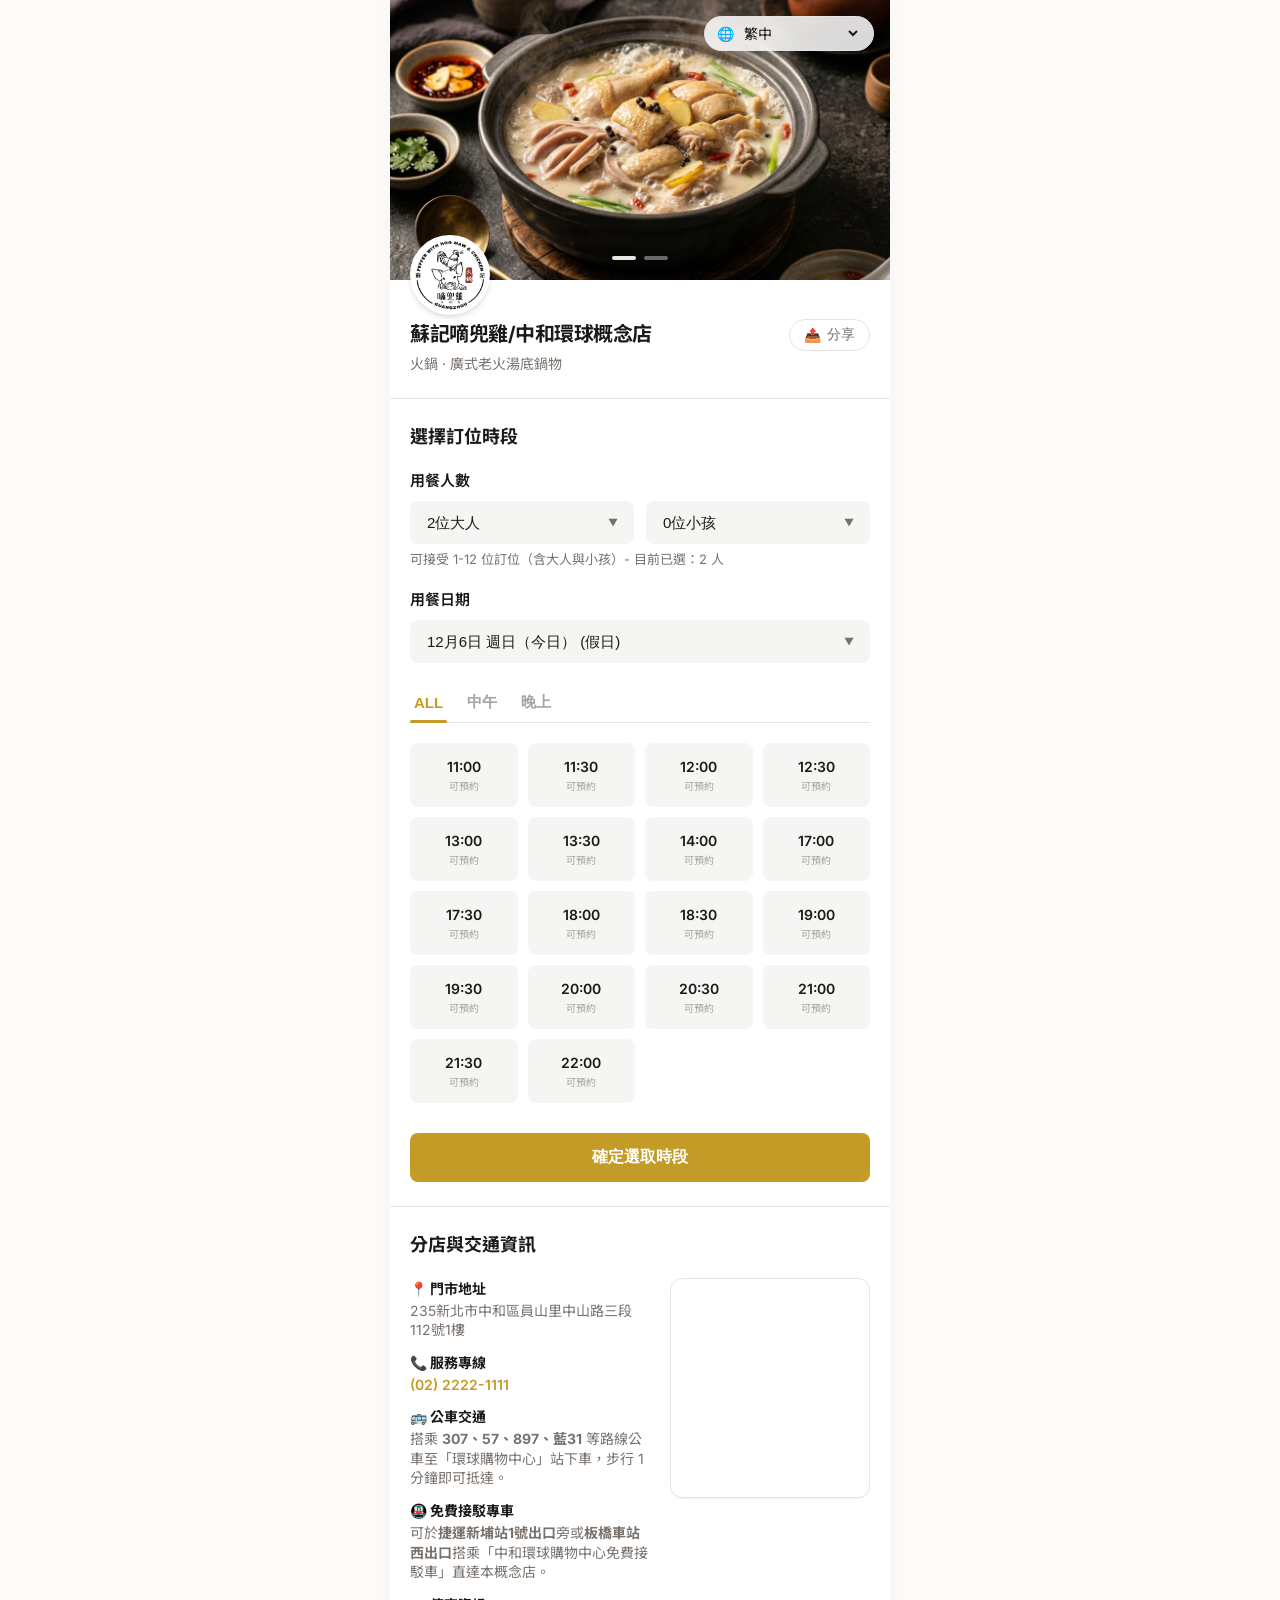
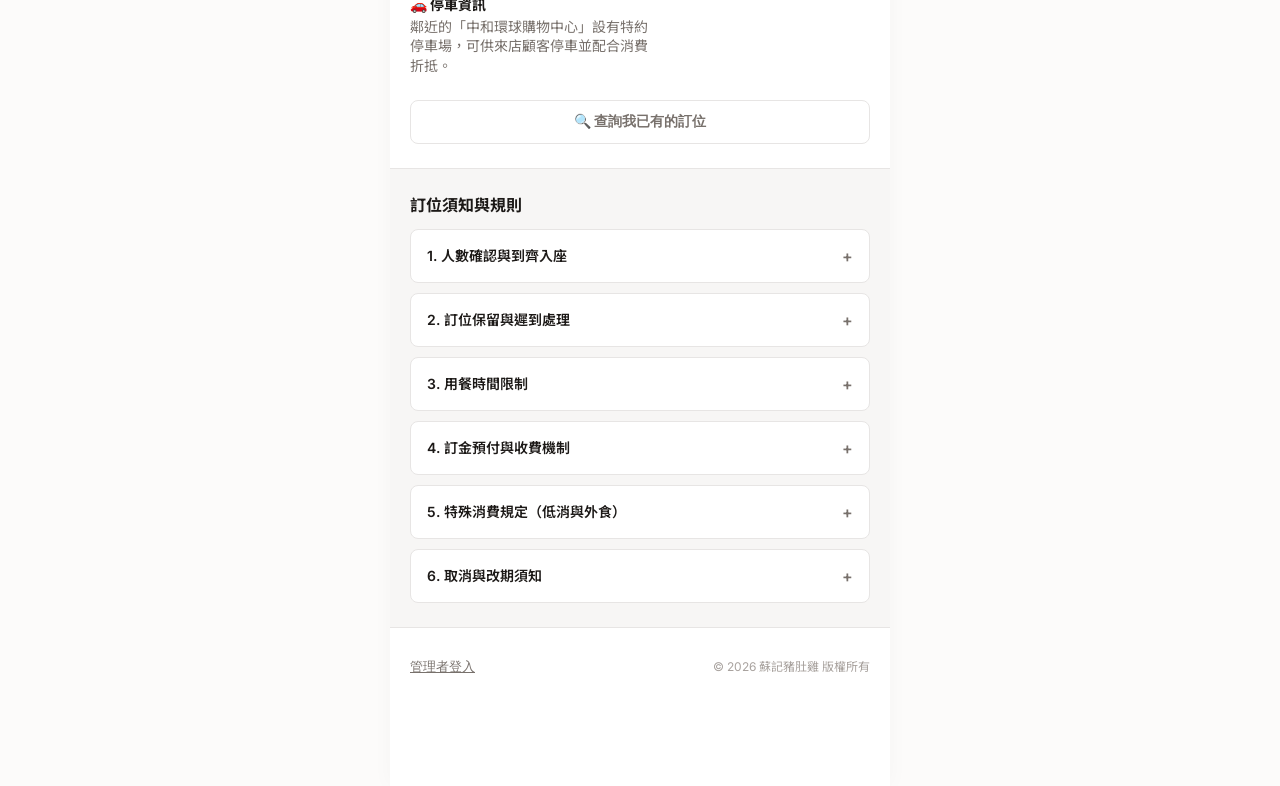
==== commit ee56dc4d: "Update title to Su Ji Di Do G, add address, phone, transit info, and Google Map" ====
--- a/index.html
+++ b/index.html
@@ -3,7 +3,7 @@
 <head>
   <meta charset="UTF-8">
   <meta name="viewport" content="width=device-width, initial-scale=1.0, maximum-scale=1.0, user-scalable=no">
-  <title>蘇記豬肚雞 - 線上訂位系統</title>
+  <title>蘇記嘀兜雞/中和環球概念店 - 線上訂位系統</title>
   <link rel="stylesheet" href="style.css">
   <script src="app.js"></script>
 </head>
@@ -45,7 +45,7 @@
       </div>
       <div class="brand-info">
         <div class="brand-text">
-          <h1>蘇記豬肚雞</h1>
+          <h1 style="font-size: 20px;">蘇記嘀兜雞/中和環球概念店</h1>
           <p>火鍋 · 廣式老火湯底鍋物</p>
         </div>
         <button class="share-btn" onclick="toggleShareModal()">
@@ -123,6 +123,44 @@
       <button class="submit-btn" id="nextStepBtn" disabled onclick="openContactModal()">確定選取時段</button>
     </div>
 
+    <!-- 分店與交通地圖資訊區 -->
+    <div class="store-info-section">
+      <h2 class="section-title">分店與交通資訊</h2>
+      <div class="store-info-grid">
+        <div class="info-details">
+          <div class="info-item">
+            <span class="info-item-label">📍 門市地址</span>
+            <span class="info-item-value">235新北市中和區員山里中山路三段112號1樓</span>
+          </div>
+          <div class="info-item">
+            <span class="info-item-label">📞 服務專線</span>
+            <span class="info-item-value"><a href="tel:0222221111" style="color: var(--primary-color); text-decoration: none; font-weight: 600;">(02) 2222-1111</a></span>
+          </div>
+          <div class="info-item">
+            <span class="info-item-label">🚌 公車交通</span>
+            <span class="info-item-value">搭乘 <strong>307、57、897、藍31</strong> 等路線公車至「環球購物中心」站下車，步行 1 分鐘即可抵達。</span>
+          </div>
+          <div class="info-item">
+            <span class="info-item-label">🚇 免費接駁專車</span>
+            <span class="info-item-value">可於<strong>捷運新埔站1號出口</strong>旁或<strong>板橋車站西出口</strong>搭乘「中和環球購物中心免費接駁車」直達本概念店。</span>
+          </div>
+          <div class="info-item">
+            <span class="info-item-label">🚗 停車資訊</span>
+            <span class="info-item-value">鄰近的「中和環球購物中心」設有特約停車場，可供來店顧客停車並配合消費折抵。</span>
+          </div>
+        </div>
+        <div class="map-container">
+          <iframe 
+            src="https://maps.google.com/maps?q=新北市中和區中山路三段112號&t=&z=15&ie=UTF8&iwloc=&output=embed" 
+            frameborder="0" 
+            scrolling="no" 
+            marginheight="0" 
+            marginwidth="0">
+          </iframe>
+        </div>
+      </div>
+    </div>
+
     <!-- 歷史訂位查詢按鈕 -->
     <div class="lookup-section">
       <button class="outline-btn" onclick="openLookupModal()">
--- a/style.css
+++ b/style.css
@@ -1008,3 +1008,63 @@
     min-height: auto;
   }
 }
+
+/* 分店交通與地圖資訊區區塊 */
+.store-info-section {
+  padding: 24px 20px;
+  border-top: 1px solid var(--border-color);
+  background-color: var(--card-bg);
+}
+
+.store-info-grid {
+  display: grid;
+  grid-template-columns: 1fr;
+  gap: 20px;
+}
+
+@media (min-width: 480px) {
+  .store-info-grid {
+    grid-template-columns: 1.2fr 1fr;
+  }
+}
+
+.info-details {
+  display: flex;
+  flex-direction: column;
+  gap: 12px;
+}
+
+.info-item {
+  display: flex;
+  flex-direction: column;
+  gap: 2px;
+  font-size: 14px;
+}
+
+.info-item-label {
+  font-weight: 700;
+  color: var(--text-main);
+  display: flex;
+  align-items: center;
+  gap: 6px;
+}
+
+.info-item-value {
+  color: var(--text-muted);
+  line-height: 1.4;
+}
+
+.map-container {
+  width: 100%;
+  height: 220px;
+  border-radius: 12px;
+  overflow: hidden;
+  border: 1px solid var(--border-color);
+  box-shadow: var(--shadow-sm);
+}
+
+.map-container iframe {
+  width: 100%;
+  height: 100%;
+}
+
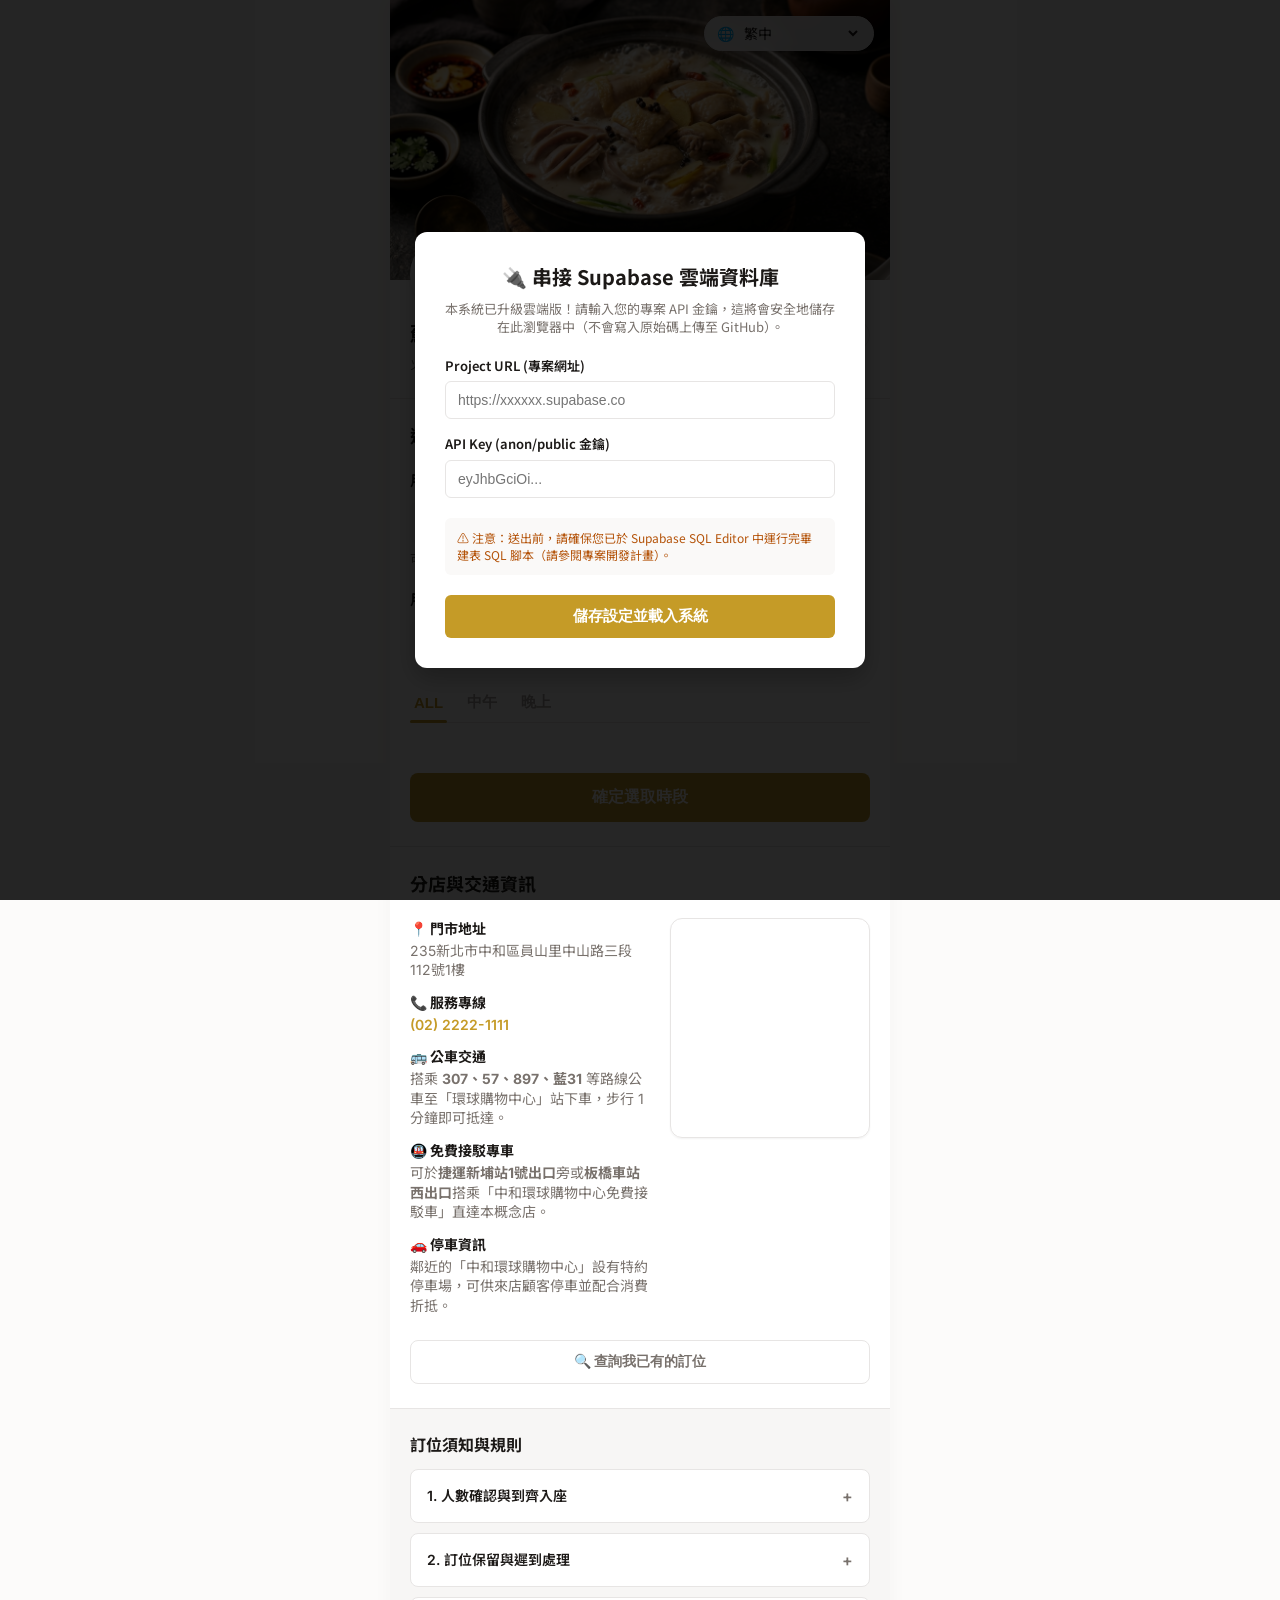
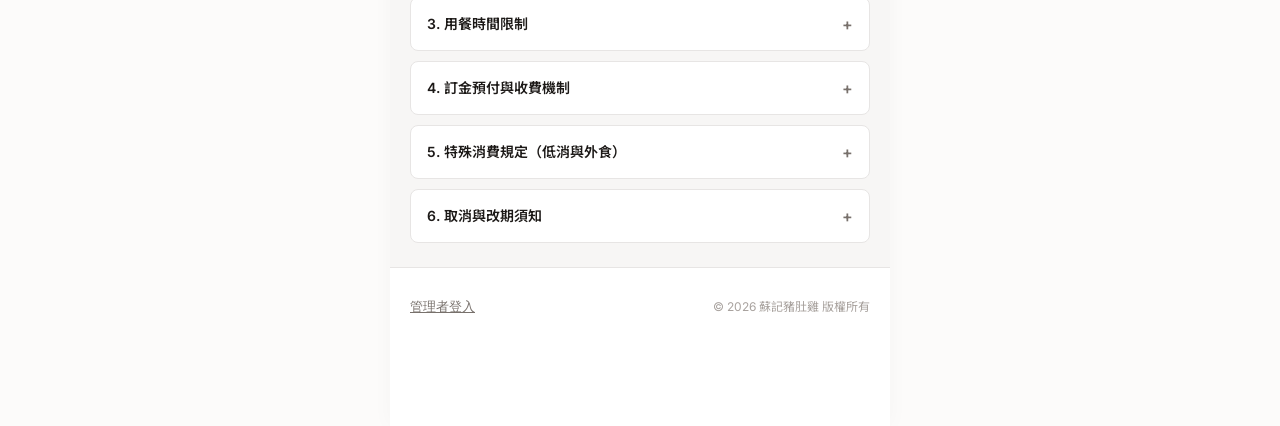
==== commit ddde632b: "Migrate from localStorage to Supabase cloud database with self-injecting connection config UI" ====
--- a/index.html
+++ b/index.html
@@ -5,6 +5,8 @@
   <meta name="viewport" content="width=device-width, initial-scale=1.0, maximum-scale=1.0, user-scalable=no">
   <title>蘇記嘀兜雞/中和環球概念店 - 線上訂位系統</title>
   <link rel="stylesheet" href="style.css">
+  <!-- 載入 Supabase SDK -->
+  <script src="https://cdn.jsdelivr.net/npm/@supabase/supabase-js@2"></script>
   <script src="app.js"></script>
 </head>
 <body>
@@ -329,85 +331,17 @@
           <input type="tel" id="lookupPhone" class="input-text" placeholder="請輸入訂位手機號碼" style="flex:1;">
           <button class="submit-btn" style="width:auto; margin:0; padding:0 20px;" onclick="runBookingLookup()">查詢</button>
         </div>
-      </div>
-
-      <div id="lookupResults" style="margin-top: 15px; display:flex; flex-direction:column; gap:12px;">
-        <!-- 查詢結果渲染在此 -->
-      </div>
-    </div>
-  </div>
-
-  <!-- 彈窗 4：管理者登入彈窗 -->
-  <div class="modal-overlay" id="adminLoginModal">
-    <div class="modal-content">
-      <div class="modal-header">
-        <h3 class="modal-title">管理者登入</h3>
-        <button class="modal-close" onclick="closeModal('adminLoginModal')">&times;</button>
-      </div>
-
-      <div class="form-group">
-        <label class="form-label" for="adminPass">請輸入管理密碼</label>
-        <input type="password" id="adminPass" class="input-text" placeholder="請輸入登入密碼">
-        <p class="hint-text" style="color: var(--text-light)">預設登入密碼為：admin888</p>
-      </div>
-
-      <div id="loginErrorMsg" style="color: var(--error-color); font-size:13px; margin-bottom: 12px; display:none;">
-        密碼不正確，請重新輸入！
-      </div>
-
-      <button class="submit-btn" onclick="submitAdminLogin()">登入系統</button>
-    </div>
-  </div>
-
-  <!-- 彈窗 5：模擬分享彈窗 -->
-  <div class="modal-overlay" id="shareModal">
-    <div class="modal-content" style="text-align: center;">
-      <div class="modal-header">
-        <h3 class="modal-title">分享「蘇記豬肚雞」</h3>
-        <button class="modal-close" onclick="closeModal('shareModal')">&times;</button>
-      </div>
-      <p style="margin-bottom: 20px; color: var(--text-muted);">複製下方訂位連結，傳送給親朋好友：</p>
-      <input type="text" class="input-text" id="shareUrlInput" value="" readonly style="text-align:center; font-size:13px; margin-bottom: 20px;">
-      <button class="submit-btn" onclick="copyShareLink()">複製連結</button>
-    </div>
-  </div>
-
-  <script>
-    // --- 輪播控制 ---
-    let activeSlide = 0;
-    function setSlide(index) {
-      activeSlide = index;
-      const slides = document.getElementById("carouselSlides");
-      slides.style.transform = `translateX(-${index * 50}%)`;
-      
-      const dots = document.querySelectorAll(".carousel-dot");
-      dots.forEach((dot, idx) => {
-        if (idx === index) dot.classList.add("active");
-        else dot.classList.remove("active");
-      });
-    }
-    
-    // 自動輪播
-    setInterval(() => {
-      setSlide(activeSlide === 0 ? 1 : 0);
-    }, 6000);
-
-    // --- 全域變數 ---
-    let selectedDate = "";
-    let selectedTime = "";
-    let currentTab = "all"; // all, lunch, dinner
-
-    // --- 初始化首頁 ---
-    window.addEventListener("DOMContentLoaded", () => {
+      <    // --- 初始化首頁 ---
+    window.addEventListener("DOMContentLoaded", async () => {
       // 1. 初始化日期選單（提供未來的 30 天可預約）
-      initDateDropdown();
+      await initDateDropdown();
       // 2. 更新人數判定
-      onPeopleChange();
+      await onPeopleChange();
       // 3. 設定分享連結
       document.getElementById("shareUrlInput").value = window.location.href;
     });
 
-    function initDateDropdown() {
+    async function initDateDropdown() {
       const dateSelect = document.getElementById("dateSelect");
       dateSelect.innerHTML = "";
       
@@ -418,7 +352,7 @@
         nextDate.setDate(today.getDate() + i);
         const dateStr = formatDate(nextDate);
         
-        const isHoliday = isWeekendOrHoliday(dateStr);
+        const isHoliday = await isWeekendOrHoliday(dateStr);
         let tag = "";
         if (isHoliday) {
           tag = " (假日)";
@@ -432,11 +366,11 @@
       
       // 預設選擇第一天，並渲染時段
       selectedDate = dateSelect.value;
-      renderTimeSlots();
+      await renderTimeSlots();
     }
 
     // 當大人或小孩人數改變時
-    function onPeopleChange() {
+    async function onPeopleChange() {
       const adults = parseInt(document.getElementById("adultSelect").value);
       const kids = parseInt(document.getElementById("kidSelect").value);
       const total = adults + kids;
@@ -456,11 +390,11 @@
       }
       
       // 每次變更人數重新評估時段是否額滿，因為有些時段剩餘容量可能小於新的總人數
-      renderTimeSlots();
-    }
-
-    // 渲染時間格
-    function renderTimeSlots() {
+      await renderTimeSlots();
+    }
+
+    // 渲染時間格 (非同步)
+    async function renderTimeSlots() {
       const dateSelect = document.getElementById("dateSelect");
       selectedDate = dateSelect.value;
       const grid = document.getElementById("timeSlotsGrid");
@@ -471,7 +405,7 @@
       document.getElementById("nextStepBtn").disabled = true;
 
       // 取得本日開放的 Lunch 與 Dinner 時段
-      const slots = getAvailableSlotsForDate(selectedDate);
+      const slots = await getAvailableSlotsForDate(selectedDate);
       
       // 合併與排序
       let allSlots = [];
@@ -483,7 +417,7 @@
       const kids = parseInt(document.getElementById("kidSelect").value);
       const partySize = adults + kids;
       
-      // 當日時間過期判定：若是「今天」，要過濾掉已經過去的時間 (包含用餐 90 分鐘前)
+      // 當日時間過期判定：若是「今天」，要過濾掉已經過去的時間
       const now = new Date();
       const todayStr = formatDate(now);
       const currentMin = now.getHours() * 60 + now.getMinutes();
@@ -493,15 +427,16 @@
         return;
       }
 
-      allSlots.forEach(slot => {
+      // 使用 for...of 進行非同步迭代，確保 await 連線計算正確
+      for (const slot of allSlots) {
         // 時段頁籤過濾
-        if (currentTab === 'lunch' && slot.type !== 'lunch') return;
-        if (currentTab === 'dinner' && slot.type !== 'dinner') return;
+        if (currentTab === 'lunch' && slot.type !== 'lunch') continue;
+        if (currentTab === 'dinner' && slot.type !== 'dinner') continue;
         
         const slotDiv = document.createElement("div");
         slotDiv.className = "time-slot";
         
-        // 檢查是否為今天且時間已過 (給 15 分鐘寬限，超過即不可訂)
+        // 檢查是否為今天且時間已過 (給 15 分鐘寬限)
         const slotMin = timeToMinutes(slot.time);
         const isPast = (selectedDate === todayStr) && (slotMin < currentMin + 15);
         
@@ -509,8 +444,8 @@
           slotDiv.classList.add("disabled");
           slotDiv.innerHTML = `<span>${slot.time}</span><span class="slot-status">已過</span>`;
         } else {
-          // 呼叫 1.5 小時容量重疊檢測
-          const capCheck = checkCapacityAvailable(selectedDate, slot.time, partySize);
+          // 呼叫 1.5 小時容量重疊檢測 (雲端非同步版)
+          const capCheck = await checkCapacityAvailable(selectedDate, slot.time, partySize);
           
           if (!capCheck.available) {
             slotDiv.classList.add("disabled");
@@ -523,7 +458,7 @@
         }
         
         grid.appendChild(slotDiv);
-      });
+      }
 
       if (grid.children.length === 0) {
         grid.innerHTML = `<div style="grid-column: 1/-1; text-align: center; color: var(--text-light); padding: 20px;">無符合時段</div>`;
@@ -532,14 +467,12 @@
 
     // 選取時間格
     function selectTimeSlot(element, time) {
-      // 取消原本選取的
       const active = document.querySelector(".time-slot.selected");
       if (active) active.classList.remove("selected");
       
       element.classList.add("selected");
       selectedTime = time;
       
-      // 人數合法才允許下一步
       const adults = parseInt(document.getElementById("adultSelect").value);
       const kids = parseInt(document.getElementById("kidSelect").value);
       const total = adults + kids;
@@ -549,17 +482,14 @@
     }
 
     // 時段頁籤切換
-    function filterSlots(type) {
+    async function filterSlots(type) {
       currentTab = type;
-      
-      // 更新按鈕 active 狀態
       document.querySelectorAll(".tab-btn").forEach(btn => btn.classList.remove("active"));
       document.getElementById(`tab-${type}`).classList.add("active");
-      
-      renderTimeSlots();
-    }
-
-    // 訂位須知手風琴展開/收合
+      await renderTimeSlots();
+    }
+
+    // 手風琴展開/收合
     function toggleAccordion(element) {
       const parent = element.parentElement;
       const content = parent.querySelector(".rule-content");
@@ -568,7 +498,6 @@
         parent.classList.remove("active");
         content.style.maxHeight = null;
       } else {
-        // 先收合所有其它的
         document.querySelectorAll(".rule-accordion").forEach(item => {
           item.classList.remove("active");
           item.querySelector(".rule-content").style.maxHeight = null;
@@ -579,7 +508,7 @@
       }
     }
 
-    // --- 彈跳視窗控制 ---
+    // 彈跳視窗控制
     function openModal(id) {
       document.getElementById(id).classList.add("active");
     }
@@ -590,7 +519,6 @@
 
     // 打開聯絡表單彈窗
     function openContactModal() {
-      // 帶入明細
       const dateText = formatDateChinese(selectedDate);
       document.getElementById("summaryDateTime").textContent = `${dateText} ${selectedTime}`;
       
@@ -601,8 +529,8 @@
       openModal("contactModal");
     }
 
-    // 顧客提交訂位表單
-    function submitBookingForm() {
+    // 顧客提交訂位表單 (非同步)
+    async function submitBookingForm() {
       const name = document.getElementById("custName").value.trim();
       const phone = document.getElementById("custPhone").value.trim();
       const email = document.getElementById("custEmail").value.trim();
@@ -637,23 +565,20 @@
         notes
       };
 
-      // 呼叫 app.js 新增訂位
-      const result = addBooking(bookingData);
+      // 呼叫 app.js 新增訂位 (雲端串接)
+      const result = await addBooking(bookingData);
       if (result.success) {
         closeModal("contactModal");
         
-        // 渲染成功彈窗明細
         document.getElementById("successId").textContent = result.booking.id;
         document.getElementById("successName").textContent = result.booking.name;
         document.getElementById("successDate").textContent = formatDateChinese(result.booking.date);
         
-        // 計算用餐結束時間 (90分鐘後)
         const mins = timeToMinutes(result.booking.time) + 90;
         const endTime = minutesToTime(mins);
         document.getElementById("successTime").textContent = `${result.booking.time} ~ ${endTime} (用餐 1.5 小時)`;
         document.getElementById("successPeople").textContent = `${result.booking.adults}位大人, ${result.booking.kids}位小孩`;
         
-        // 產生存放 QR Code
         document.getElementById("successQRCode").src = `https://api.qrserver.com/v1/create-qr-code/?size=130x130&data=SUJI_${result.booking.id}`;
         
         openModal("successModal");
@@ -662,11 +587,9 @@
       }
     }
 
-    function closeSuccessAndReload() {
+    async function closeSuccessAndReload() {
       closeModal("successModal");
-      // 重新讀取，刷新時段狀態
-      renderTimeSlots();
-      // 清空表單
+      await renderTimeSlots();
       document.getElementById("custName").value = "";
       document.getElementById("custPhone").value = "";
       document.getElementById("custEmail").value = "";
@@ -680,7 +603,7 @@
       openModal("lookupModal");
     }
 
-    function runBookingLookup() {
+    async function runBookingLookup() {
       const phone = document.getElementById("lookupPhone").value.trim();
       const resultsDiv = document.getElementById("lookupResults");
       resultsDiv.innerHTML = "";
@@ -690,14 +613,13 @@
         return;
       }
 
-      // 呼叫 app.js 查詢
-      const bookings = lookupBookingsByPhone(phone);
+      // 呼叫 app.js 查詢 (非同步)
+      const bookings = await lookupBookingsByPhone(phone);
       if (bookings.length === 0) {
         resultsDiv.innerHTML = `<p style="text-align:center; color:var(--text-light); padding:10px;">找不到此手機號碼的預訂紀錄。</p>`;
         return;
       }
 
-      // 排序，即將到來的在前面
       bookings.sort((a,b) => new Date(a.date + "T" + a.time) - new Date(b.date + "T" + b.time));
 
       bookings.forEach(bk => {
@@ -737,13 +659,13 @@
       });
     }
 
-    function cancelBookingFromClient(id) {
+    async function cancelBookingFromClient(id) {
       if (confirm("您確定要取消這個訂位嗎？")) {
-        const success = updateBookingStatus(id, "Cancelled");
+        const success = await updateBookingStatus(id, "Cancelled");
         if (success) {
           alert("訂位已成功取消！");
-          runBookingLookup(); // 刷新查詢清單
-          renderTimeSlots(); // 刷新首頁時段
+          await runBookingLookup();
+          await renderTimeSlots();
         }
       }
     }
@@ -755,13 +677,12 @@
       openModal("adminLoginModal");
     }
 
-    function submitAdminLogin() {
+    async function submitAdminLogin() {
       const enteredPass = document.getElementById("adminPass").value;
-      const settings = getSettings();
+      const settings = await getSettings();
       
       if (enteredPass === settings.adminPassword) {
         closeModal("adminLoginModal");
-        // 寫入登入 SessionToken 並跳轉
         sessionStorage.setItem("suji_admin_session", "logged_in");
         window.location.href = "admin.html";
       } else {
@@ -777,7 +698,7 @@
     function copyShareLink() {
       const input = document.getElementById("shareUrlInput");
       input.select();
-      input.setSelectionRange(0, 99999); // 行動裝置相容
+      input.setSelectionRange(0, 99999);
       navigator.clipboard.writeText(input.value)
         .then(() => {
           alert("訂位連結已複製至剪貼簿！可以傳送給親友了。");
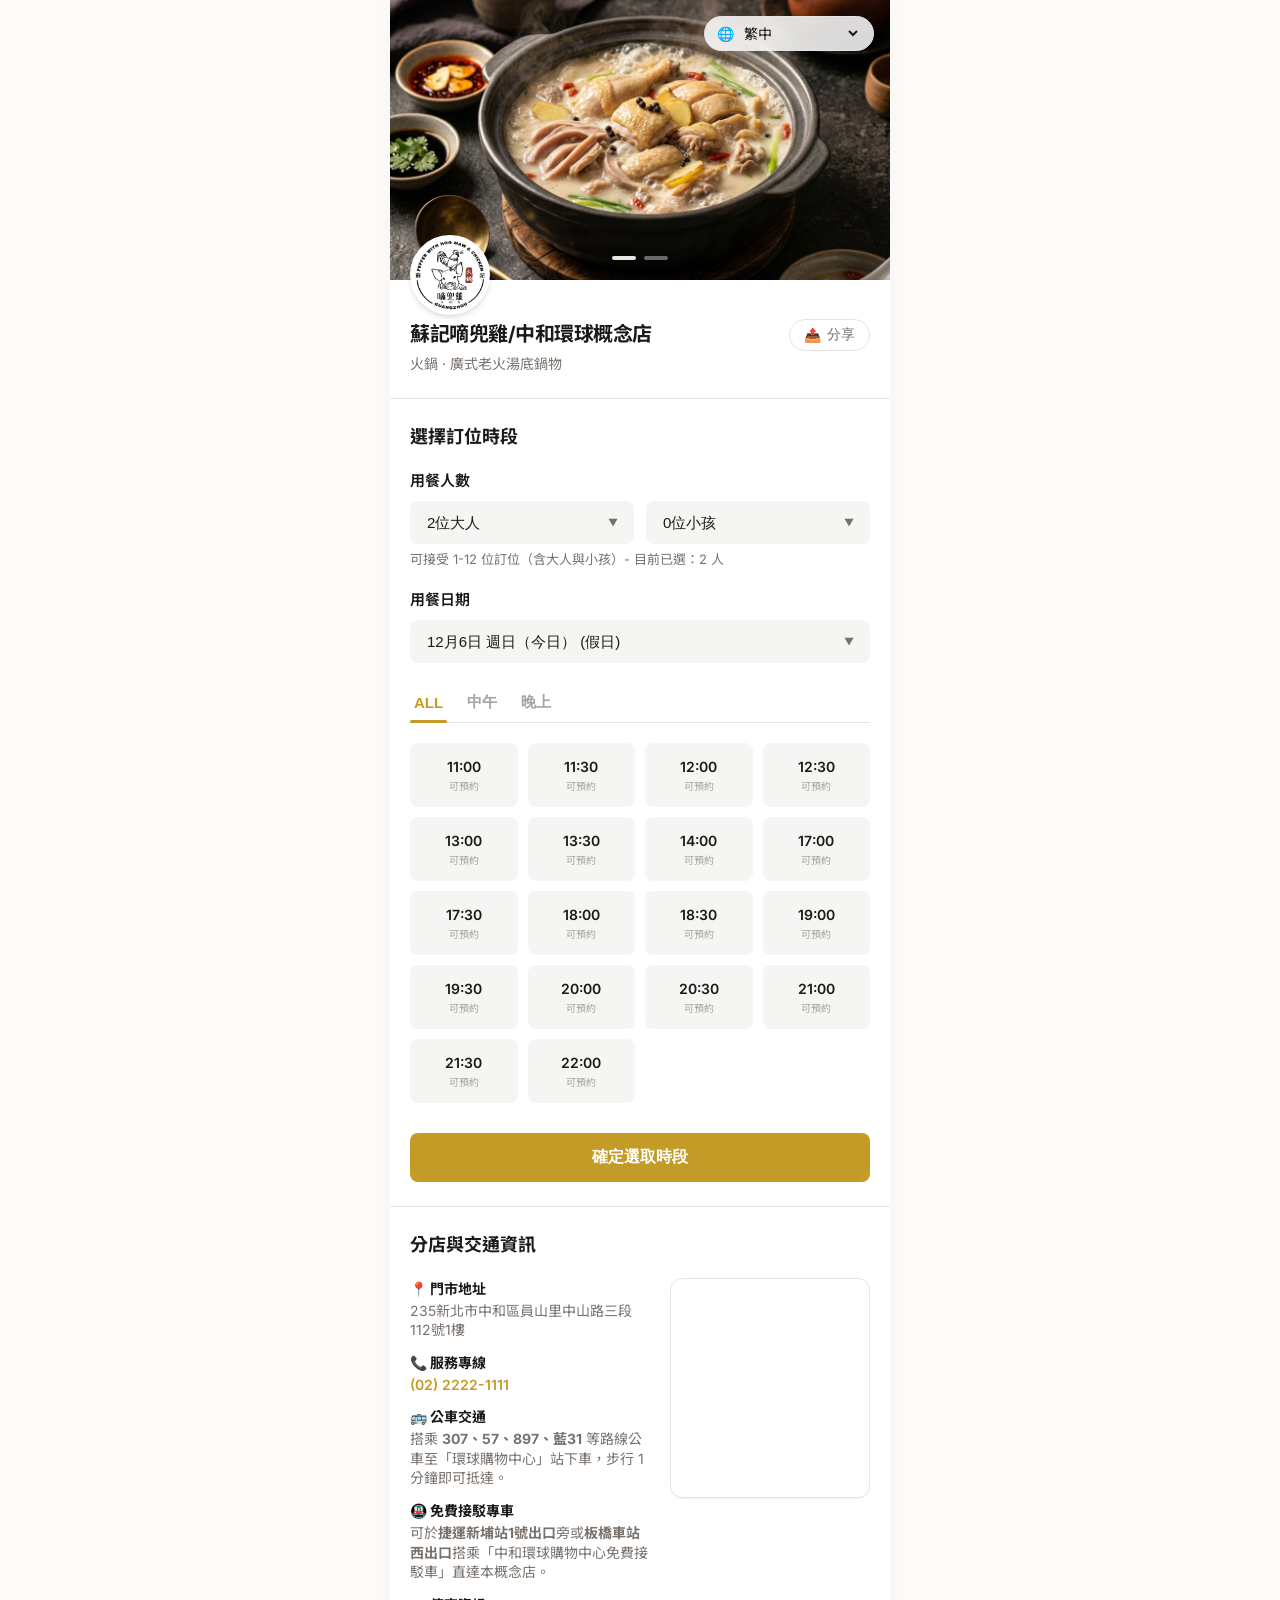
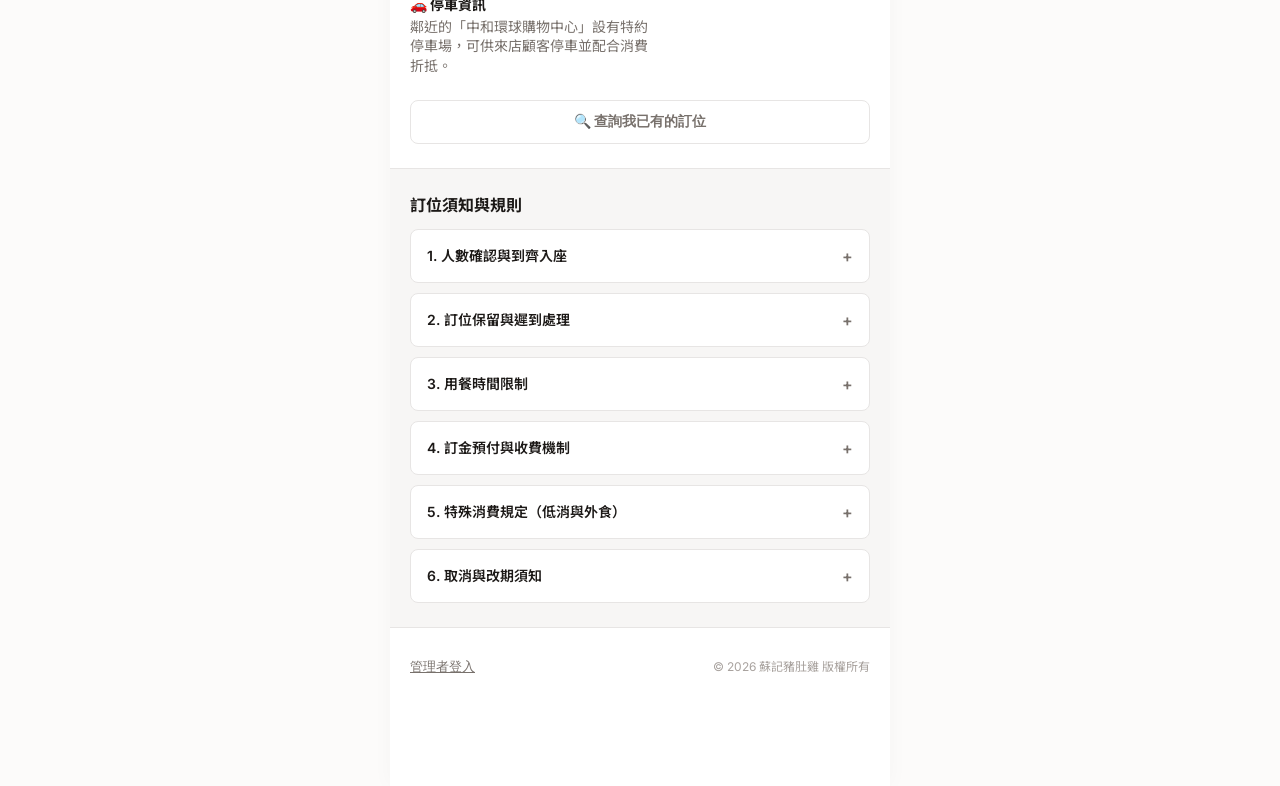
==== commit 592d9289: "Fix syntax and initialization errors in index.html and app.js" ====
--- a/index.html
+++ b/index.html
@@ -331,7 +331,75 @@
           <input type="tel" id="lookupPhone" class="input-text" placeholder="請輸入訂位手機號碼" style="flex:1;">
           <button class="submit-btn" style="width:auto; margin:0; padding:0 20px;" onclick="runBookingLookup()">查詢</button>
         </div>
-      <    // --- 初始化首頁 ---
+      </div>
+
+      <div id="lookupResults" style="margin-top: 15px; display:flex; flex-direction:column; gap:12px;">
+        <!-- 查詢結果渲染在此 -->
+      </div>
+    </div>
+  </div>
+
+  <!-- 彈窗 4：管理者登入彈窗 -->
+  <div class="modal-overlay" id="adminLoginModal">
+    <div class="modal-content">
+      <div class="modal-header">
+        <h3 class="modal-title">管理者登入</h3>
+        <button class="modal-close" onclick="closeModal('adminLoginModal')">&times;</button>
+      </div>
+
+      <div class="form-group">
+        <label class="form-label" for="adminPass">請輸入管理密碼</label>
+        <input type="password" id="adminPass" class="input-text" placeholder="請輸入登入密碼">
+        <p class="hint-text" style="color: var(--text-light)">預設登入密碼為：admin888</p>
+      </div>
+
+      <div id="loginErrorMsg" style="color: var(--error-color); font-size:13px; margin-bottom: 12px; display:none;">
+        密碼不正確，請重新輸入！
+      </div>
+
+      <button class="submit-btn" onclick="submitAdminLogin()">登入系統</button>
+    </div>
+  </div>
+
+  <!-- 彈窗 5：模擬分享彈窗 -->
+  <div class="modal-overlay" id="shareModal">
+    <div class="modal-content" style="text-align: center;">
+      <div class="modal-header">
+        <h3 class="modal-title">分享「蘇記嘀兜雞/中和環球概念店」</h3>
+        <button class="modal-close" onclick="closeModal('shareModal')">&times;</button>
+      </div>
+      <p style="margin-bottom: 20px; color: var(--text-muted);">複製下方訂位連結，傳送給親朋好友：</p>
+      <input type="text" class="input-text" id="shareUrlInput" value="" readonly style="text-align:center; font-size:13px; margin-bottom: 20px;">
+      <button class="submit-btn" onclick="copyShareLink()">複製連結</button>
+    </div>
+  </div>
+
+  <script>
+    // --- 輪播控制 ---
+    let activeSlide = 0;
+    function setSlide(index) {
+      activeSlide = index;
+      const slides = document.getElementById("carouselSlides");
+      slides.style.transform = `translateX(-${index * 50}%)`;
+      
+      const dots = document.querySelectorAll(".carousel-dot");
+      dots.forEach((dot, idx) => {
+        if (idx === index) dot.classList.add("active");
+        else dot.classList.remove("active");
+      });
+    }
+    
+    // 自動輪播
+    setInterval(() => {
+      setSlide(activeSlide === 0 ? 1 : 0);
+    }, 6000);
+
+    // --- 全域變數 ---
+    let selectedDate = "";
+    let selectedTime = "";
+    let currentTab = "all"; // all, lunch, dinner
+
+    // --- 初始化首頁 ---
     window.addEventListener("DOMContentLoaded", async () => {
       // 1. 初始化日期選單（提供未來的 30 天可預約）
       await initDateDropdown();
